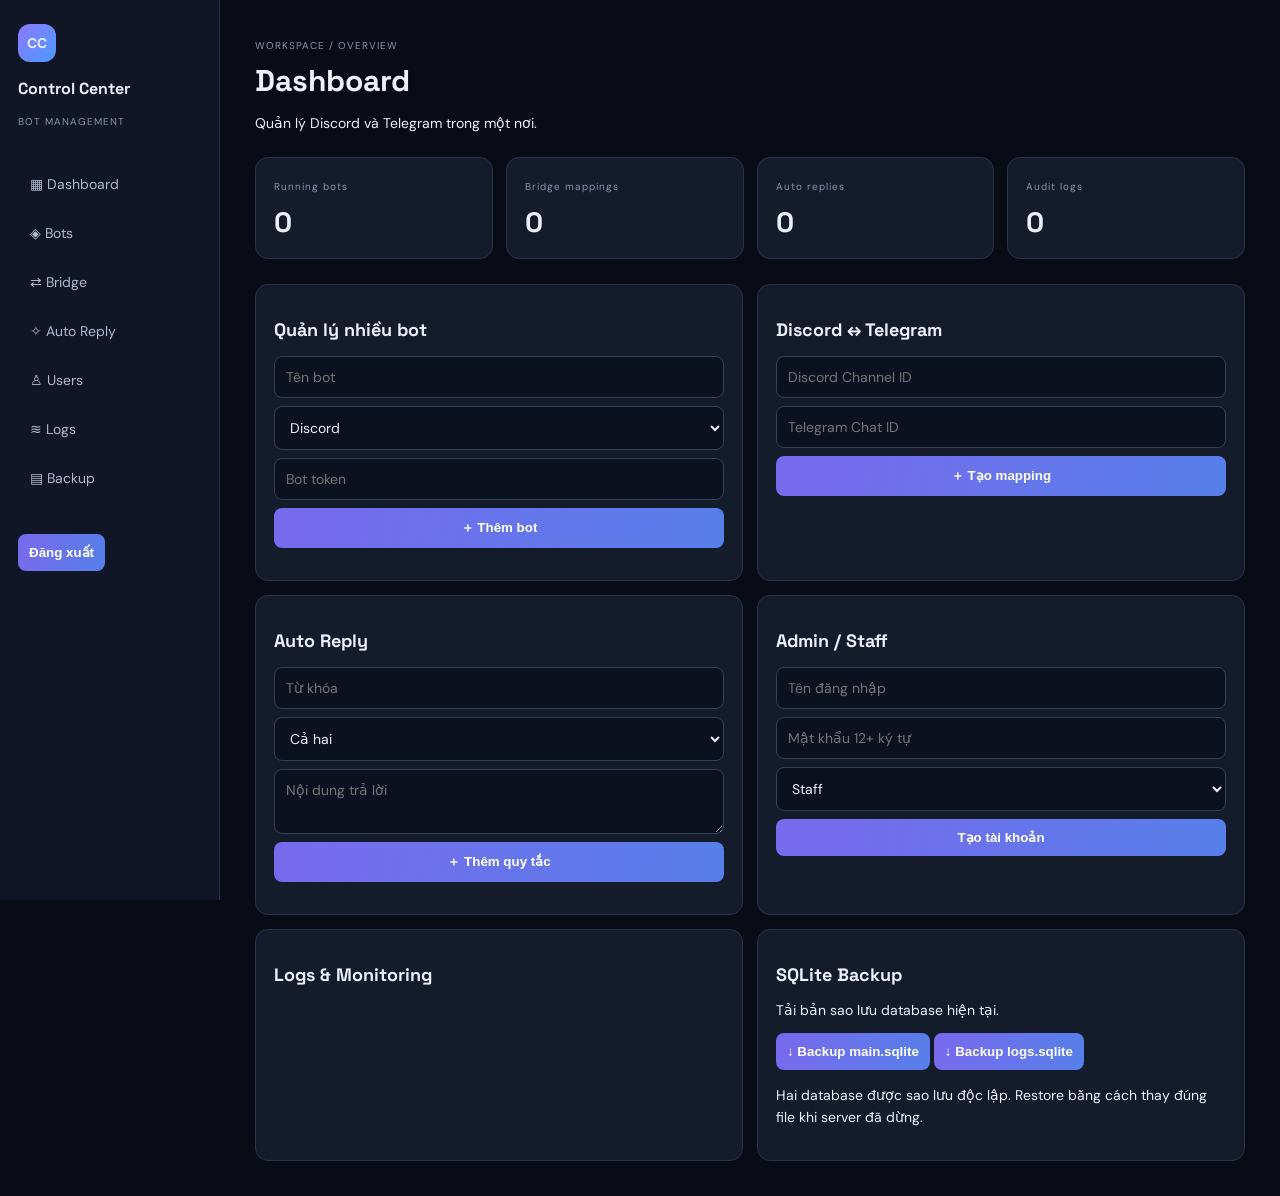
==== index.html @ 08da4bee "Add files via upload" ====
<!doctype html><html lang="vi"><head><meta charset="utf-8"><meta name="viewport" content="width=device-width,initial-scale=1"><title>Discord Telegram Control Center</title><link rel="stylesheet" href="./style.css"></head><body><aside><div class="logo">CC</div><h3>Control Center</h3><p>BOT MANAGEMENT</p><nav><a href="#dash">▦ Dashboard</a><a href="#bots">◈ Bots</a><a href="#bridge">⇄ Bridge</a><a href="#reply">✧ Auto Reply</a><a href="#users">♙ Users</a><a href="#logs">≋ Logs</a><a href="#backup">▤ Backup</a></nav><button onclick="logout()">Đăng xuất</button></aside><main><header><small>WORKSPACE / OVERVIEW</small><h1>Dashboard</h1><p>Quản lý Discord và Telegram trong một nơi.</p></header><section class="stats"><div><small>Running bots</small><b id="nBots">0</b></div><div><small>Bridge mappings</small><b id="nMaps">0</b></div><div><small>Auto replies</small><b id="nReplies">0</b></div><div><small>Audit logs</small><b id="nLogs">0</b></div></section><div class="grid"><article id="bots"><h2>Quản lý nhiều bot</h2><form id="botForm"><input name="name" placeholder="Tên bot" required><select name="platform"><option value="discord">Discord</option><option value="telegram">Telegram</option></select><input name="token" placeholder="Bot token" required><button>＋ Thêm bot</button></form><div id="botList"></div></article><article id="bridge"><h2>Discord ↔ Telegram</h2><form id="mapForm"><input name="discord_id" placeholder="Discord Channel ID" required><input name="telegram_id" placeholder="Telegram Chat ID" required><button>＋ Tạo mapping</button></form><div id="mapList"></div></article><article id="reply"><h2>Auto Reply</h2><form id="replyForm"><input name="trigger" placeholder="Từ khóa" required><select name="platform"><option value="both">Cả hai</option><option value="discord">Discord</option><option value="telegram">Telegram</option></select><textarea name="response" placeholder="Nội dung trả lời" required></textarea><button>＋ Thêm quy tắc</button></form><div id="replyList"></div></article><article id="users"><h2>Admin / Staff</h2><form id="userForm"><input name="username" placeholder="Tên đăng nhập" required><input name="password" type="password" placeholder="Mật khẩu 12+ ký tự" required><select name="role"><option value="staff">Staff</option><option value="admin">Admin</option></select><button>Tạo tài khoản</button></form><div id="userList"></div></article><article id="logs"><h2>Logs & Monitoring</h2><div id="logList"></div></article><article id="backup"><h2>SQLite Backup</h2><p>Tải bản sao lưu database hiện tại.</p><button onclick="backup('main')">↓ Backup main.sqlite</button> <button onclick="backup('logs')">↓ Backup logs.sqlite</button><p class="hint">Hai database được sao lưu độc lập. Restore bằng cách thay đúng file khi server đã dừng.</p></article></div></main><script src="./config.js"></script><script src="./app.js"></script></body></html>
---- style.css ----
@import url('https://fonts.googleapis.com/css2?family=DM+Sans:wght@400;500;700&family=Space+Grotesk:wght@600;700&display=swap');*{box-sizing:border-box}body{margin:0;background:#090c15;color:#edf0fb;font:14px 'DM Sans',sans-serif}aside{position:fixed;inset:0 auto 0 0;width:220px;background:#101626;border-right:1px solid #28334a;padding:24px 18px}aside h3{font:700 16px 'Space Grotesk'}aside p,small{color:#8793ad;font-size:10px;letter-spacing:1px}nav{display:grid;gap:7px;margin:35px 0}nav a{color:#aeb8ce;text-decoration:none;padding:12px;border-radius:8px}nav a:hover{background:#292545;color:#c9beff}main{margin-left:220px;padding:35px;max-width:1500px}h1,h2{font-family:'Space Grotesk'}h1{font-size:30px;margin:8px 0}h2{font-size:18px}.logo{width:38px;height:38px;display:grid;place-items:center;background:linear-gradient(135deg,#8b78ff,#4c9bff);border-radius:12px;font-weight:bold}.stats{display:grid;grid-template-columns:repeat(4,1fr);gap:13px;margin:25px 0}.stats div,article{background:#141c2c;border:1px solid #29344b;border-radius:13px;padding:18px}.stats b{display:block;font:700 28px 'Space Grotesk';margin-top:10px}.grid{display:grid;grid-template-columns:1fr 1fr;gap:14px}form{display:grid;gap:8px;margin:14px 0}input,select,textarea{background:#0b111e;color:#eef1fb;border:1px solid #34405a;border-radius:8px;padding:11px;font:inherit}textarea{min-height:65px}button{background:linear-gradient(100deg,#7969ed,#567fe9);color:white;border:0;border-radius:8px;padding:11px;font-weight:bold;cursor:pointer}article>div>div{padding:9px 2px;border-top:1px solid #283149;color:#c4cce0;font-size:12px;overflow-wrap:anywhere}.hint{line-height:1.6}.login{min-height:100vh;display:grid;place-items:center}.login form{width:min(390px,90vw);background:#141c2c;border:1px solid #29344b;padding:30px;border-radius:16px}.login h1{font-size:27px}.login p{color:#8793ad}.login #err{color:#ff8188}@media(max-width:800px){aside{width:65px;padding:15px 7px}aside h3,aside p,nav a{font-size:0}nav a{padding:12px 3px}aside button{font-size:9px;padding:8px 2px}main{margin-left:65px;padding:20px 12px}.stats{grid-template-columns:1fr 1fr}.grid{grid-template-columns:1fr}}
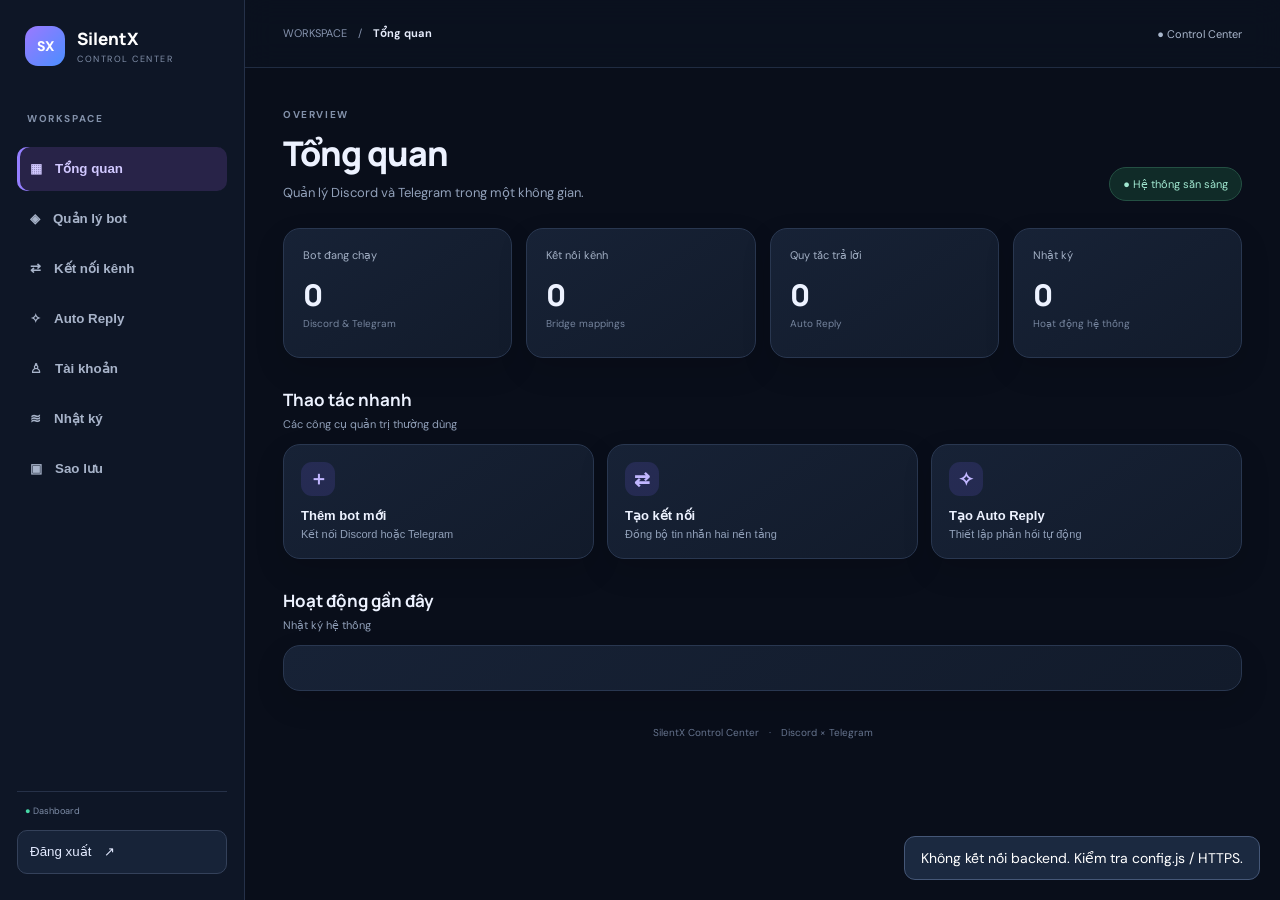
==== commit fb17dd1c: "Add files via upload" ====
--- a/index.html
+++ b/index.html
@@ -1 +1,13 @@
-<!doctype html><html lang="vi"><head><meta charset="utf-8"><meta name="viewport" content="width=device-width,initial-scale=1"><title>Discord Telegram Control Center</title><link rel="stylesheet" href="./style.css"></head><body><aside><div class="logo">CC</div><h3>Control Center</h3><p>BOT MANAGEMENT</p><nav><a href="#dash">▦ Dashboard</a><a href="#bots">◈ Bots</a><a href="#bridge">⇄ Bridge</a><a href="#reply">✧ Auto Reply</a><a href="#users">♙ Users</a><a href="#logs">≋ Logs</a><a href="#backup">▤ Backup</a></nav><button onclick="logout()">Đăng xuất</button></aside><main><header><small>WORKSPACE / OVERVIEW</small><h1>Dashboard</h1><p>Quản lý Discord và Telegram trong một nơi.</p></header><section class="stats"><div><small>Running bots</small><b id="nBots">0</b></div><div><small>Bridge mappings</small><b id="nMaps">0</b></div><div><small>Auto replies</small><b id="nReplies">0</b></div><div><small>Audit logs</small><b id="nLogs">0</b></div></section><div class="grid"><article id="bots"><h2>Quản lý nhiều bot</h2><form id="botForm"><input name="name" placeholder="Tên bot" required><select name="platform"><option value="discord">Discord</option><option value="telegram">Telegram</option></select><input name="token" placeholder="Bot token" required><button>＋ Thêm bot</button></form><div id="botList"></div></article><article id="bridge"><h2>Discord ↔ Telegram</h2><form id="mapForm"><input name="discord_id" placeholder="Discord Channel ID" required><input name="telegram_id" placeholder="Telegram Chat ID" required><button>＋ Tạo mapping</button></form><div id="mapList"></div></article><article id="reply"><h2>Auto Reply</h2><form id="replyForm"><input name="trigger" placeholder="Từ khóa" required><select name="platform"><option value="both">Cả hai</option><option value="discord">Discord</option><option value="telegram">Telegram</option></select><textarea name="response" placeholder="Nội dung trả lời" required></textarea><button>＋ Thêm quy tắc</button></form><div id="replyList"></div></article><article id="users"><h2>Admin / Staff</h2><form id="userForm"><input name="username" placeholder="Tên đăng nhập" required><input name="password" type="password" placeholder="Mật khẩu 12+ ký tự" required><select name="role"><option value="staff">Staff</option><option value="admin">Admin</option></select><button>Tạo tài khoản</button></form><div id="userList"></div></article><article id="logs"><h2>Logs & Monitoring</h2><div id="logList"></div></article><article id="backup"><h2>SQLite Backup</h2><p>Tải bản sao lưu database hiện tại.</p><button onclick="backup('main')">↓ Backup main.sqlite</button> <button onclick="backup('logs')">↓ Backup logs.sqlite</button><p class="hint">Hai database được sao lưu độc lập. Restore bằng cách thay đúng file khi server đã dừng.</p></article></div></main><script src="./config.js"></script><script src="./app.js"></script></body></html>+<!doctype html>
+<html lang="vi"><head><meta charset="utf-8"><meta name="viewport" content="width=device-width,initial-scale=1,viewport-fit=cover"><meta name="theme-color" content="#0b1020"><title>SilentX Control Center</title><link rel="stylesheet" href="./style.css"></head>
+<body><aside class="sidebar" id="sidebar"><a class="brand"><b class="logo">SX</b><span><strong>SilentX</strong><small>CONTROL CENTER</small></span></a><p class="label">WORKSPACE</p><nav>
+<button class="nav active" data-page="dashboard">▦　Tổng quan</button><button class="nav" data-page="bots">◈　Quản lý bot</button><button class="nav" data-page="bridge">⇄　Kết nối kênh</button><button class="nav" data-page="replies">✧　Auto Reply</button><button class="nav" id="usersNav" data-page="users">♙　Tài khoản</button><button class="nav" data-page="logs">≋　Nhật ký</button><button class="nav" data-page="backup">▣　Sao lưu</button></nav><div class="sidebottom"><small>● Dashboard</small><button class="logout" onclick="logout()">Đăng xuất　↗</button></div></aside>
+<main><header><button id="menu">☰</button><span>WORKSPACE　/　<b id="crumb">Tổng quan</b></span><span class="online">● Control Center</span></header><div class="content">
+<section id="dashboard" class="page active"><div class="heading"><div><small>OVERVIEW</small><h1>Tổng quan</h1><p>Quản lý Discord và Telegram trong một không gian.</p></div><span class="pill">● Hệ thống sẵn sàng</span></div><div class="stats"><article><small>Bot đang chạy</small><strong id="nBots">0</strong><label>Discord & Telegram</label></article><article><small>Kết nối kênh</small><strong id="nMaps">0</strong><label>Bridge mappings</label></article><article><small>Quy tắc trả lời</small><strong id="nReplies">0</strong><label>Auto Reply</label></article><article><small>Nhật ký</small><strong id="nLogs">0</strong><label>Hoạt động hệ thống</label></article></div><div class="sectiontitle"><h2>Thao tác nhanh</h2><p>Các công cụ quản trị thường dùng</p></div><div class="quick"><button data-jump="bots"><b>＋</b><strong>Thêm bot mới</strong><small>Kết nối Discord hoặc Telegram</small></button><button data-jump="bridge"><b>⇄</b><strong>Tạo kết nối</strong><small>Đồng bộ tin nhắn hai nền tảng</small></button><button data-jump="replies"><b>✧</b><strong>Tạo Auto Reply</strong><small>Thiết lập phản hồi tự động</small></button></div><div class="sectiontitle"><h2>Hoạt động gần đây</h2><p>Nhật ký hệ thống</p></div><div class="panel" id="logPreview"></div></section>
+<section id="bots" class="page"><div class="heading"><div><small>BOT MANAGEMENT</small><h1>Quản lý bot</h1><p>Thêm và quản lý các bot đang kết nối.</p></div></div><div class="panel"><h2>Thêm bot</h2><form id="botForm" class="form"><label>Tên bot<input name="name" placeholder="Tên bot" required></label><label>Nền tảng<select name="platform"><option value="discord">Discord</option><option value="telegram">Telegram</option></select></label><label class="wide">Bot token<input name="token" type="password" placeholder="Nhập token bot" required></label><button class="primary">＋ Thêm bot</button></form></div><div class="sectiontitle"><h2>Danh sách bot</h2></div><div class="panel list" id="botList"></div></section>
+<section id="bridge" class="page"><div class="heading"><div><small>MESSAGE BRIDGE</small><h1>Kết nối kênh</h1><p>Tạo cầu nối Discord và Telegram.</p></div></div><div class="panel"><h2>Tạo kết nối mới</h2><form id="mapForm" class="form"><label>Discord Channel ID<input name="discord_id" placeholder="ID kênh Discord" required></label><label>Telegram Chat ID<input name="telegram_id" placeholder="ID nhóm Telegram" required></label><button class="primary">＋ Tạo kết nối</button></form></div><div class="sectiontitle"><h2>Các kết nối hiện tại</h2></div><div class="panel list" id="mapList"></div></section>
+<section id="replies" class="page"><div class="heading"><div><small>AUTOMATION</small><h1>Auto Reply</h1><p>Tự động phản hồi tin nhắn theo từ khóa.</p></div></div><div class="panel"><h2>Tạo quy tắc</h2><form id="replyForm" class="form"><label>Từ khóa<input name="trigger" placeholder="Ví dụ: xin chào" required></label><label>Áp dụng trên<select name="platform"><option value="both">Cả hai</option><option value="discord">Discord</option><option value="telegram">Telegram</option></select></label><label class="wide">Nội dung trả lời<textarea name="response" rows="4" placeholder="Nội dung phản hồi" required></textarea></label><button class="primary">＋ Thêm quy tắc</button></form></div><div class="sectiontitle"><h2>Quy tắc đã tạo</h2></div><div class="panel list" id="replyList"></div></section>
+<section id="users" class="page"><div class="heading"><div><small>ACCESS CONTROL</small><h1>Tài khoản</h1><p>Quản lý quyền Admin và Staff.</p></div></div><div class="panel"><h2>Tạo tài khoản</h2><form id="userForm" class="form"><label>Tên đăng nhập<input name="username" required></label><label>Mật khẩu<input name="password" type="password" minlength="12" required></label><label>Vai trò<select name="role"><option value="staff">Staff</option><option value="admin">Admin</option></select></label><button class="primary">＋ Tạo tài khoản</button></form></div><div class="sectiontitle"><h2>Người dùng</h2></div><div class="panel list" id="userList"></div></section>
+<section id="logs" class="page"><div class="heading"><div><small>SYSTEM ACTIVITY</small><h1>Nhật ký hoạt động</h1><p>Theo dõi sự kiện từ backend và bot.</p></div><button class="secondary" onclick="load()">↻ Làm mới</button></div><div class="panel list" id="logList"></div></section>
+<section id="backup" class="page"><div class="heading"><div><small>DATA & RECOVERY</small><h1>Sao lưu dữ liệu</h1><p>Tải bản sao lưu riêng cho từng database.</p></div></div><div class="backups"><article class="panel"><b class="backupicon">▤</b><h2>Dữ liệu chính</h2><p>Người dùng, bot, mapping và Auto Reply.</p><button class="primary" onclick="backup('main')">↓ Backup main.sqlite</button></article><article class="panel"><b class="backupicon">≋</b><h2>Nhật ký hệ thống</h2><p>Lịch sử hoạt động và sự kiện hệ thống.</p><button class="primary" onclick="backup('logs')">↓ Backup logs.sqlite</button></article></div><div class="notice">Giữ bản sao lưu ở nơi an toàn. Không tải database hoặc khóa bí mật lên repository công khai.</div></section>
+<footer>SilentX Control Center　·　Discord × Telegram</footer></div></main><div id="scrim"></div><div id="toast"></div><script src="./config.js"></script><script src="./app.js"></script></body></html>
--- a/style.css
+++ b/style.css
@@ -1 +1,5 @@
-@import url('https://fonts.googleapis.com/css2?family=DM+Sans:wght@400;500;700&family=Space+Grotesk:wght@600;700&display=swap');*{box-sizing:border-box}body{margin:0;background:#090c15;color:#edf0fb;font:14px 'DM Sans',sans-serif}aside{position:fixed;inset:0 auto 0 0;width:220px;background:#101626;border-right:1px solid #28334a;padding:24px 18px}aside h3{font:700 16px 'Space Grotesk'}aside p,small{color:#8793ad;font-size:10px;letter-spacing:1px}nav{display:grid;gap:7px;margin:35px 0}nav a{color:#aeb8ce;text-decoration:none;padding:12px;border-radius:8px}nav a:hover{background:#292545;color:#c9beff}main{margin-left:220px;padding:35px;max-width:1500px}h1,h2{font-family:'Space Grotesk'}h1{font-size:30px;margin:8px 0}h2{font-size:18px}.logo{width:38px;height:38px;display:grid;place-items:center;background:linear-gradient(135deg,#8b78ff,#4c9bff);border-radius:12px;font-weight:bold}.stats{display:grid;grid-template-columns:repeat(4,1fr);gap:13px;margin:25px 0}.stats div,article{background:#141c2c;border:1px solid #29344b;border-radius:13px;padding:18px}.stats b{display:block;font:700 28px 'Space Grotesk';margin-top:10px}.grid{display:grid;grid-template-columns:1fr 1fr;gap:14px}form{display:grid;gap:8px;margin:14px 0}input,select,textarea{background:#0b111e;color:#eef1fb;border:1px solid #34405a;border-radius:8px;padding:11px;font:inherit}textarea{min-height:65px}button{background:linear-gradient(100deg,#7969ed,#567fe9);color:white;border:0;border-radius:8px;padding:11px;font-weight:bold;cursor:pointer}article>div>div{padding:9px 2px;border-top:1px solid #283149;color:#c4cce0;font-size:12px;overflow-wrap:anywhere}.hint{line-height:1.6}.login{min-height:100vh;display:grid;place-items:center}.login form{width:min(390px,90vw);background:#141c2c;border:1px solid #29344b;padding:30px;border-radius:16px}.login h1{font-size:27px}.login p{color:#8793ad}.login #err{color:#ff8188}@media(max-width:800px){aside{width:65px;padding:15px 7px}aside h3,aside p,nav a{font-size:0}nav a{padding:12px 3px}aside button{font-size:9px;padding:8px 2px}main{margin-left:65px;padding:20px 12px}.stats{grid-template-columns:1fr 1fr}.grid{grid-template-columns:1fr}}+@import url('https://fonts.googleapis.com/css2?family=DM+Sans:wght@400;500;600;700;800&family=Manrope:wght@500;600;700;800&display=swap');
+:root{--bg:#090e1a;--panel:#131d2e;--line:#293750;--text:#edf2ff;--muted:#91a0b9;--purple:#8d7aff;--blue:#559cff}*{box-sizing:border-box}body{margin:0;background:var(--bg);color:var(--text);font:14px 'DM Sans',sans-serif}.sidebar{position:fixed;inset:0 auto 0 0;width:245px;padding:26px 17px;background:#0e1626;border-right:1px solid #253149;display:flex;flex-direction:column;z-index:5}.brand{display:flex;align-items:center;gap:12px;color:white;text-decoration:none;padding:0 8px 36px}.logo{display:grid;place-items:center;width:40px;height:40px;border-radius:13px;background:linear-gradient(135deg,#9b79ff,#4b8eff);font-weight:800}.brand strong,.brand small{display:block}.brand strong{font:800 17px Manrope}.brand small{font-size:9px;letter-spacing:1.5px;color:#8290aa;margin-top:3px}.label,.heading small{font-size:10px;letter-spacing:1.6px;color:#8391aa;font-weight:700}.label{padding:0 10px 12px}nav{display:grid;gap:6px}.nav{border:0;border-radius:10px;background:none;color:#a8b4ca;text-align:left;padding:13px;font-weight:600}.nav:hover,.nav.active{background:#282348;color:#d1c8ff}.nav.active{box-shadow:inset 3px 0 #947fff}.sidebottom{margin-top:auto;color:#7e8da7;font-size:11px}.sidebottom small{display:block;padding:13px 8px;border-top:1px solid #263148}.sidebottom small:first-letter{color:#47d9a7}.logout{width:100%;padding:12px;border:1px solid #34415a;border-radius:10px;background:#172338;color:#e3eaff;text-align:left}main{margin-left:245px;min-height:100vh}header{height:68px;position:sticky;top:0;z-index:3;background:#0b1220ed;backdrop-filter:blur(14px);border-bottom:1px solid #202c42;display:flex;align-items:center;justify-content:space-between;padding:0 38px;color:#8593ad;font-size:11px}header b{color:#e5ebfa}.online{color:#aab8cd}.content{max-width:1400px;margin:auto;padding:36px 38px 20px}.page{display:none}.page.active{display:block;animation:fade .2s}@keyframes fade{from{opacity:.5;transform:translateY(4px)}to{opacity:1;transform:none}}.heading{display:flex;align-items:flex-end;justify-content:space-between;gap:15px;margin-bottom:27px}.heading h1{font:800 clamp(26px,3vw,34px) Manrope;letter-spacing:-1px;margin:8px 0}.heading p,.sectiontitle p{margin:0;color:var(--muted);font-size:13px}.pill{border:1px solid #245043;background:#102b28;color:#a0e7d0;border-radius:30px;padding:9px 13px;font-size:11px;white-space:nowrap}.stats{display:grid;grid-template-columns:repeat(4,1fr);gap:14px}.stats article,.panel,.quick button{background:linear-gradient(145deg,#172236,#121b2b);border:1px solid var(--line);border-radius:17px;box-shadow:0 12px 30px #0002}.stats article{padding:19px;min-height:130px}.stats small,.stats label{display:block;color:#a2afc4;font-size:11px}.stats strong{display:block;font:800 30px Manrope;margin:12px 0 2px}.stats label{color:#75849d;font-size:10px}.sectiontitle{margin:30px 0 13px}.sectiontitle h2,.panel h2{font:700 17px Manrope;margin:0 0 6px}.sectiontitle p{font-size:11px}.quick{display:grid;grid-template-columns:repeat(3,1fr);gap:13px}.quick button{text-align:left;padding:17px;color:var(--text);min-height:115px}.quick button:hover{border-color:#6875a0;transform:translateY(-2px)}.quick b{display:grid;place-items:center;width:34px;height:34px;border-radius:11px;background:#7866ff26;color:#c1b6ff;font-size:19px;margin-bottom:12px}.quick strong,.quick small{display:block}.quick strong{font-size:13px}.quick small{color:var(--muted);font-size:11px;margin-top:5px}.panel{padding:22px}.form{display:grid;grid-template-columns:repeat(2,minmax(0,1fr));gap:15px;margin-top:20px}.form label{display:grid;gap:8px;color:#aebbd0;font-size:11px;font-weight:700}.form input,.form select,.form textarea{width:100%;border:1px solid #35425b;background:#0b1322;color:#eef3ff;border-radius:10px;padding:12px;outline:0;font:inherit;min-height:44px}.form input:focus,.form select:focus,.form textarea:focus{border-color:#8d7aff;box-shadow:0 0 0 3px #8d7aff20}.form textarea{resize:vertical}.form .wide{grid-column:1/-1}.primary,.secondary{border:0;border-radius:10px;padding:12px 16px;background:linear-gradient(100deg,#8067ef,#4b92f5);color:white;font-weight:700}.form .primary{justify-self:start}.secondary{background:#1c2a40;border:1px solid #394963}.list{display:grid;gap:10px}.list>div:not(.empty){padding:14px;background:#0c1525;border:1px solid #293750;border-radius:11px;line-height:1.7;color:#cbd6e9;font-size:12px}.list button{border:1px solid #40506b;background:#1b2940;color:white;border-radius:8px;padding:7px 10px;margin:7px 6px 0 0}.backups{display:grid;grid-template-columns:repeat(2,1fr);gap:15px}.backupicon{display:grid;place-items:center;width:42px;height:42px;border-radius:12px;background:#7968ff25;color:#c4baff;font-size:20px;margin-bottom:17px}.backups p{color:var(--muted);font-size:12px;line-height:1.6;margin:10px 0 20px}.notice{margin-top:16px;padding:16px;background:#191d34;border:1px solid #38345e;border-radius:13px;color:#b9b5df;font-size:12px;line-height:1.6}.empty{min-height:125px;display:grid;place-content:center;text-align:center;color:#93a0b6;gap:7px}.empty b{color:#d9e2f4}footer{text-align:center;color:#66748e;font-size:10px;padding:35px 0 10px}#menu{display:none}#scrim{display:none}#toast{position:fixed;z-index:20;bottom:20px;right:20px;background:#1b2940;border:1px solid #455777;color:white;padding:12px 16px;border-radius:11px;opacity:0;pointer-events:none;transition:.2s}#toast.show{opacity:1}
+@media(max-width:950px){.sidebar{width:215px}main{margin-left:215px}.content{padding:28px 23px}header{padding:0 23px}.stats{grid-template-columns:repeat(2,1fr)}}
+@media(max-width:650px){.sidebar{width:270px;transform:translateX(-110%);transition:.25s;box-shadow:20px 0 50px #0008}.sidebar.open{transform:translateX(0)}main{margin:0}header{height:59px;padding:0 15px;justify-content:flex-start;gap:12px}#menu{display:block;border:1px solid #34415a;background:#172338;color:white;border-radius:9px;padding:8px 11px}.online{margin-left:auto;font-size:10px}.content{padding:24px 15px}.heading{align-items:flex-start;flex-direction:column;margin-bottom:20px}.heading h1{font-size:27px}.heading p{font-size:12px;line-height:1.5}.stats{gap:9px}.stats article{padding:14px;min-height:112px;border-radius:14px}.stats strong{font-size:26px}.quick{grid-template-columns:1fr;gap:9px}.quick button{min-height:88px;padding:14px}.quick b{float:left;margin:0 12px 0 0}.quick strong{padding-top:2px}.quick small{padding-top:4px}.panel{padding:16px;border-radius:14px}.form{grid-template-columns:1fr;gap:13px}.form .wide{grid-column:auto}.form .primary{width:100%}.backups{grid-template-columns:1fr}.pill{font-size:10px}#scrim.show{display:block;position:fixed;inset:0;background:#0009;z-index:4}#toast{left:12px;right:12px;bottom:12px;text-align:center}}
+.loginpage{min-height:100vh;display:grid;place-items:center;padding:20px;background:radial-gradient(ellipse at top,#292454,#090e1a 70%)}.loginbox{width:min(100%,420px);padding:34px;background:#131d2e;border:1px solid #30405c;border-radius:22px;box-shadow:0 25px 80px #0008}.loginbox>.logo{display:grid;place-items:center;width:45px;height:45px;border-radius:14px;background:linear-gradient(135deg,#9b79ff,#4b8eff);margin-bottom:18px}.loginbox>small{color:#91a0b9;letter-spacing:2px}.loginbox h1{font:800 27px Manrope;margin:18px 0 6px}.loginbox p{color:#91a0b9;font-size:12px;margin-bottom:25px}.loginbox form{display:grid;gap:15px}.loginbox label{display:grid;gap:8px;color:#b6c2d6;font-size:12px}.loginbox input{padding:13px;border:1px solid #35425b;background:#0b1322;color:white;border-radius:10px}.loginbox #err{color:#ff9e9e;font-size:12px;min-height:15px}
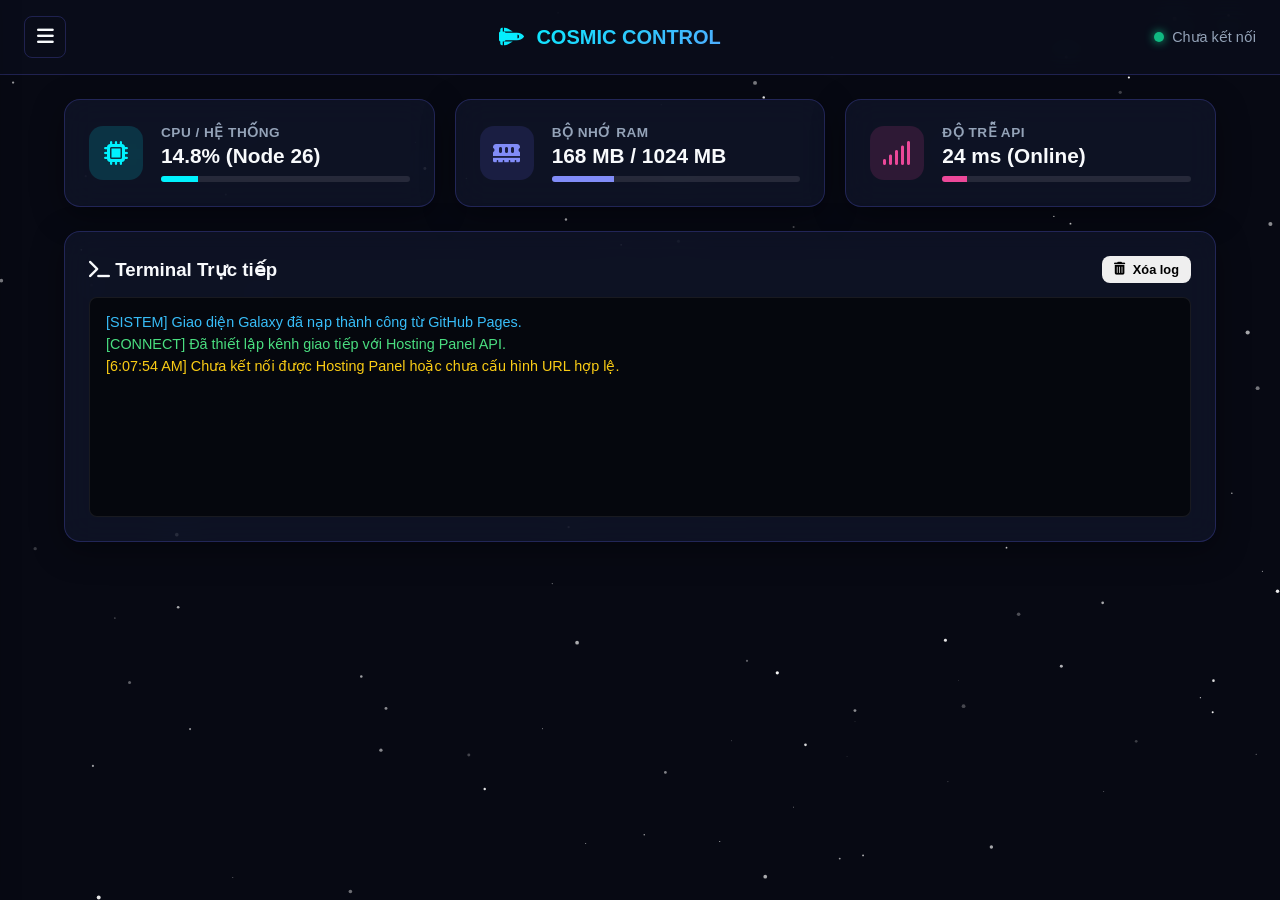
==== commit bd1e837e: "Add files via upload" ====
--- a/index.html
+++ b/index.html
@@ -1,13 +1,217 @@
-<!doctype html>
-<html lang="vi"><head><meta charset="utf-8"><meta name="viewport" content="width=device-width,initial-scale=1,viewport-fit=cover"><meta name="theme-color" content="#0b1020"><title>SilentX Control Center</title><link rel="stylesheet" href="./style.css"></head>
-<body><aside class="sidebar" id="sidebar"><a class="brand"><b class="logo">SX</b><span><strong>SilentX</strong><small>CONTROL CENTER</small></span></a><p class="label">WORKSPACE</p><nav>
-<button class="nav active" data-page="dashboard">▦　Tổng quan</button><button class="nav" data-page="bots">◈　Quản lý bot</button><button class="nav" data-page="bridge">⇄　Kết nối kênh</button><button class="nav" data-page="replies">✧　Auto Reply</button><button class="nav" id="usersNav" data-page="users">♙　Tài khoản</button><button class="nav" data-page="logs">≋　Nhật ký</button><button class="nav" data-page="backup">▣　Sao lưu</button></nav><div class="sidebottom"><small>● Dashboard</small><button class="logout" onclick="logout()">Đăng xuất　↗</button></div></aside>
-<main><header><button id="menu">☰</button><span>WORKSPACE　/　<b id="crumb">Tổng quan</b></span><span class="online">● Control Center</span></header><div class="content">
-<section id="dashboard" class="page active"><div class="heading"><div><small>OVERVIEW</small><h1>Tổng quan</h1><p>Quản lý Discord và Telegram trong một không gian.</p></div><span class="pill">● Hệ thống sẵn sàng</span></div><div class="stats"><article><small>Bot đang chạy</small><strong id="nBots">0</strong><label>Discord & Telegram</label></article><article><small>Kết nối kênh</small><strong id="nMaps">0</strong><label>Bridge mappings</label></article><article><small>Quy tắc trả lời</small><strong id="nReplies">0</strong><label>Auto Reply</label></article><article><small>Nhật ký</small><strong id="nLogs">0</strong><label>Hoạt động hệ thống</label></article></div><div class="sectiontitle"><h2>Thao tác nhanh</h2><p>Các công cụ quản trị thường dùng</p></div><div class="quick"><button data-jump="bots"><b>＋</b><strong>Thêm bot mới</strong><small>Kết nối Discord hoặc Telegram</small></button><button data-jump="bridge"><b>⇄</b><strong>Tạo kết nối</strong><small>Đồng bộ tin nhắn hai nền tảng</small></button><button data-jump="replies"><b>✧</b><strong>Tạo Auto Reply</strong><small>Thiết lập phản hồi tự động</small></button></div><div class="sectiontitle"><h2>Hoạt động gần đây</h2><p>Nhật ký hệ thống</p></div><div class="panel" id="logPreview"></div></section>
-<section id="bots" class="page"><div class="heading"><div><small>BOT MANAGEMENT</small><h1>Quản lý bot</h1><p>Thêm và quản lý các bot đang kết nối.</p></div></div><div class="panel"><h2>Thêm bot</h2><form id="botForm" class="form"><label>Tên bot<input name="name" placeholder="Tên bot" required></label><label>Nền tảng<select name="platform"><option value="discord">Discord</option><option value="telegram">Telegram</option></select></label><label class="wide">Bot token<input name="token" type="password" placeholder="Nhập token bot" required></label><button class="primary">＋ Thêm bot</button></form></div><div class="sectiontitle"><h2>Danh sách bot</h2></div><div class="panel list" id="botList"></div></section>
-<section id="bridge" class="page"><div class="heading"><div><small>MESSAGE BRIDGE</small><h1>Kết nối kênh</h1><p>Tạo cầu nối Discord và Telegram.</p></div></div><div class="panel"><h2>Tạo kết nối mới</h2><form id="mapForm" class="form"><label>Discord Channel ID<input name="discord_id" placeholder="ID kênh Discord" required></label><label>Telegram Chat ID<input name="telegram_id" placeholder="ID nhóm Telegram" required></label><button class="primary">＋ Tạo kết nối</button></form></div><div class="sectiontitle"><h2>Các kết nối hiện tại</h2></div><div class="panel list" id="mapList"></div></section>
-<section id="replies" class="page"><div class="heading"><div><small>AUTOMATION</small><h1>Auto Reply</h1><p>Tự động phản hồi tin nhắn theo từ khóa.</p></div></div><div class="panel"><h2>Tạo quy tắc</h2><form id="replyForm" class="form"><label>Từ khóa<input name="trigger" placeholder="Ví dụ: xin chào" required></label><label>Áp dụng trên<select name="platform"><option value="both">Cả hai</option><option value="discord">Discord</option><option value="telegram">Telegram</option></select></label><label class="wide">Nội dung trả lời<textarea name="response" rows="4" placeholder="Nội dung phản hồi" required></textarea></label><button class="primary">＋ Thêm quy tắc</button></form></div><div class="sectiontitle"><h2>Quy tắc đã tạo</h2></div><div class="panel list" id="replyList"></div></section>
-<section id="users" class="page"><div class="heading"><div><small>ACCESS CONTROL</small><h1>Tài khoản</h1><p>Quản lý quyền Admin và Staff.</p></div></div><div class="panel"><h2>Tạo tài khoản</h2><form id="userForm" class="form"><label>Tên đăng nhập<input name="username" required></label><label>Mật khẩu<input name="password" type="password" minlength="12" required></label><label>Vai trò<select name="role"><option value="staff">Staff</option><option value="admin">Admin</option></select></label><button class="primary">＋ Tạo tài khoản</button></form></div><div class="sectiontitle"><h2>Người dùng</h2></div><div class="panel list" id="userList"></div></section>
-<section id="logs" class="page"><div class="heading"><div><small>SYSTEM ACTIVITY</small><h1>Nhật ký hoạt động</h1><p>Theo dõi sự kiện từ backend và bot.</p></div><button class="secondary" onclick="load()">↻ Làm mới</button></div><div class="panel list" id="logList"></div></section>
-<section id="backup" class="page"><div class="heading"><div><small>DATA & RECOVERY</small><h1>Sao lưu dữ liệu</h1><p>Tải bản sao lưu riêng cho từng database.</p></div></div><div class="backups"><article class="panel"><b class="backupicon">▤</b><h2>Dữ liệu chính</h2><p>Người dùng, bot, mapping và Auto Reply.</p><button class="primary" onclick="backup('main')">↓ Backup main.sqlite</button></article><article class="panel"><b class="backupicon">≋</b><h2>Nhật ký hệ thống</h2><p>Lịch sử hoạt động và sự kiện hệ thống.</p><button class="primary" onclick="backup('logs')">↓ Backup logs.sqlite</button></article></div><div class="notice">Giữ bản sao lưu ở nơi an toàn. Không tải database hoặc khóa bí mật lên repository công khai.</div></section>
-<footer>SilentX Control Center　·　Discord × Telegram</footer></div></main><div id="scrim"></div><div id="toast"></div><script src="./config.js"></script><script src="./app.js"></script></body></html>+<!DOCTYPE html>
+<html lang="vi">
+<head>
+  <meta charset="UTF-8">
+  <meta name="viewport" content="width=device-width, initial-scale=1.0">
+  <title>Cosmic Control Center - Client Portal</title>
+  <link rel="stylesheet" href="style.css">
+  <link rel="stylesheet" href="https://cdnjs.cloudflare.com/ajax/libs/font-awesome/6.5.1/css/all.min.css">
+</head>
+<body>
+  <canvas id="galaxy-bg"></canvas>
+
+  <div class="app-layout">
+    <!-- Nút mở Menu 3 gạch trên Mobile/Desktop -->
+    <header class="topbar">
+      <button id="menu-btn" class="icon-btn" aria-label="Menu">
+        <i class="fa-solid fa-bars"></i>
+      </button>
+      <div class="logo">
+        <i class="fa-solid fa-shuttle-space"></i>
+        <span>COSMIC CONTROL</span>
+      </div>
+      <div class="user-status">
+        <span class="status-dot"></span>
+        <span id="user-display">Chưa kết nối</span>
+      </div>
+    </header>
+
+    <!-- Sidebar Menu 3 gạch trượt mượt mà -->
+    <aside id="sidebar" class="sidebar">
+      <div class="sidebar-header">
+        <div class="brand">
+          <i class="fa-solid fa-meteor"></i>
+          <span>SILENTX SUITE</span>
+        </div>
+        <button id="close-sidebar-btn" class="icon-btn close-btn">
+          <i class="fa-solid fa-xmark"></i>
+        </button>
+      </div>
+
+      <nav class="sidebar-nav">
+        <button class="nav-tab active" data-tab="tab-overview">
+          <i class="fa-solid fa-gauge-high"></i>
+          <span>Tổng quan Panel</span>
+        </button>
+        <button class="nav-tab" data-tab="tab-bots">
+          <i class="fa-brands fa-discord"></i>
+          <span>Quản lý Bot Core</span>
+        </button>
+        <button class="nav-tab" data-tab="tab-database">
+          <i class="fa-solid fa-database"></i>
+          <span>SQLite Database</span>
+        </button>
+        <button class="nav-tab" data-tab="tab-settings">
+          <i class="fa-solid fa-sliders"></i>
+          <span>Cấu hình Kết nối</span>
+        </button>
+      </nav>
+
+      <div class="sidebar-footer">
+        <a href="login.html" class="logout-link">
+          <i class="fa-solid fa-arrow-right-from-bracket"></i> Đăng xuất
+        </a>
+      </div>
+    </aside>
+
+    <div id="sidebar-overlay" class="overlay"></div>
+
+    <!-- Nội dung chính chia theo Tab -->
+    <main class="main-content">
+      <!-- TAB 1: TỔNG QUAN -->
+      <section id="tab-overview" class="tab-pane active">
+        <div class="grid-cards">
+          <div class="glass-card stat-card">
+            <div class="card-icon cyan"><i class="fa-solid fa-microchip"></i></div>
+            <div class="card-info">
+              <h3>CPU / Hệ thống</h3>
+              <p id="stat-cpu">14.8% (Node 26)</p>
+              <div class="progress-bar"><div class="fill" style="width: 15%"></div></div>
+            </div>
+          </div>
+          <div class="glass-card stat-card">
+            <div class="card-icon purple"><i class="fa-solid fa-memory"></i></div>
+            <div class="card-info">
+              <h3>Bộ nhớ RAM</h3>
+              <p id="stat-ram">168 MB / 1024 MB</p>
+              <div class="progress-bar"><div class="fill purple-fill" style="width: 25%"></div></div>
+            </div>
+          </div>
+          <div class="glass-card stat-card">
+            <div class="card-icon pink"><i class="fa-solid fa-signal"></i></div>
+            <div class="card-info">
+              <h3>Độ trễ API</h3>
+              <p id="stat-ping">24 ms (Online)</p>
+              <div class="progress-bar"><div class="fill pink-fill" style="width: 10%"></div></div>
+            </div>
+          </div>
+        </div>
+
+        <div class="glass-card live-console">
+          <div class="card-header">
+            <h3><i class="fa-solid fa-terminal"></i> Terminal Trực tiếp</h3>
+            <button class="btn btn-sm" id="btn-clear-logs"><i class="fa-solid fa-trash-can"></i> Xóa log</button>
+          </div>
+          <div class="terminal-body" id="terminal-logs">
+            <div class="log-line info">[SISTEM] Giao diện Galaxy đã nạp thành công từ GitHub Pages.</div>
+            <div class="log-line success">[CONNECT] Đã thiết lập kênh giao tiếp với Hosting Panel API.</div>
+          </div>
+        </div>
+      </section>
+
+      <!-- TAB 2: QUẢN LÝ BOT -->
+      <section id="tab-bots" class="tab-pane">
+        <div class="grid-two">
+          <div class="glass-card bot-card">
+            <div class="card-header">
+              <div class="bot-title">
+                <i class="fa-brands fa-discord discord-color"></i>
+                <h3>Discord Gateway Core</h3>
+              </div>
+              <span class="badge online" id="badge-discord">Đang chạy</span>
+            </div>
+            <p class="bot-desc">Hỗ trợ song song Slash Commands và Prefix Commands, kiến trúc module sạch.</p>
+            <div class="btn-group">
+              <button class="btn btn-success" id="btn-start-discord"><i class="fa-solid fa-play"></i> Bật Bot</button>
+              <button class="btn btn-danger" id="btn-stop-discord"><i class="fa-solid fa-stop"></i> Dừng</button>
+              <button class="btn btn-secondary" id="btn-restart-discord"><i class="fa-solid fa-rotate-right"></i> Khởi động lại</button>
+            </div>
+          </div>
+
+          <div class="glass-card bot-card">
+            <div class="card-header">
+              <div class="bot-title">
+                <i class="fa-brands fa-telegram telegram-color"></i>
+                <h3>Telegram Bot Polling</h3>
+              </div>
+              <span class="badge online" id="badge-telegram">Đang chạy</span>
+            </div>
+            <p class="bot-desc">Bộ xử lý tin nhắn, tích hợp Webhook và Auto Responder bảo mật.</p>
+            <div class="btn-group">
+              <button class="btn btn-success" id="btn-start-telegram"><i class="fa-solid fa-play"></i> Bật Bot</button>
+              <button class="btn btn-danger" id="btn-stop-telegram"><i class="fa-solid fa-stop"></i> Dừng</button>
+              <button class="btn btn-secondary" id="btn-restart-telegram"><i class="fa-solid fa-rotate-right"></i> Khởi động lại</button>
+            </div>
+          </div>
+        </div>
+      </section>
+
+      <!-- TAB 3: SQLITE DATABASE -->
+      <section id="tab-database" class="tab-pane">
+        <div class="glass-card">
+          <div class="card-header">
+            <h3><i class="fa-solid fa-table"></i> Quản lý SQLite Database</h3>
+            <button class="btn btn-primary btn-sm" id="btn-backup-db">
+              <i class="fa-solid fa-floppy-disk"></i> Tạo bản sao lưu .sqlite
+            </button>
+          </div>
+          <div class="table-responsive">
+            <table class="glass-table">
+              <thead>
+                <tr>
+                  <th>Tên bảng</th>
+                  <th>Số bản ghi</th>
+                  <th>Kích thước</th>
+                  <th>Cập nhật cuối</th>
+                </tr>
+              </thead>
+              <tbody id="db-table-body">
+                <tr>
+                  <td><code>users</code></td>
+                  <td>12</td>
+                  <td>16 KB</td>
+                  <td>Vừa xong</td>
+                </tr>
+                <tr>
+                  <td><code>bot_configs</code></td>
+                  <td>2</td>
+                  <td>8 KB</td>
+                  <td>2 phút trước</td>
+                </tr>
+                <tr>
+                  <td><code>activity_logs</code></td>
+                  <td>348</td>
+                  <td>64 KB</td>
+                  <td>Trực tiếp</td>
+                </tr>
+              </tbody>
+            </table>
+          </div>
+        </div>
+      </section>
+
+      <!-- TAB 4: CẤU HÌNH -->
+      <section id="tab-settings" class="tab-pane">
+        <div class="glass-card form-card">
+          <h3><i class="fa-solid fa-link"></i> Cấu hình Địa chỉ Hosting Panel (Backend API)</h3>
+          <p class="subtitle">Nhập tên miền hoặc IP của Hosting Panel nơi đang treo backend Node.js.</p>
+          <div class="form-group">
+            <label>API Base URL:</label>
+            <input type="text" id="api-url-input" placeholder="https://api.yourdomain.com hoặc http://ip:port">
+          </div>
+          <div class="form-group">
+            <label>Master Secret Token:</label>
+            <input type="password" id="api-key-input" placeholder="Nhập API Token đã đặt trong .env">
+          </div>
+          <button class="btn btn-primary" id="btn-save-settings">
+            <i class="fa-solid fa-check"></i> Lưu và Kết nối
+          </button>
+        </div>
+      </section>
+    </main>
+  </div>
+
+  <script src="config.js"></script>
+  <script src="app.js"></script>
+</body>
+</html>
--- a/style.css
+++ b/style.css
@@ -1,5 +1,476 @@
-@import url('https://fonts.googleapis.com/css2?family=DM+Sans:wght@400;500;600;700;800&family=Manrope:wght@500;600;700;800&display=swap');
-:root{--bg:#090e1a;--panel:#131d2e;--line:#293750;--text:#edf2ff;--muted:#91a0b9;--purple:#8d7aff;--blue:#559cff}*{box-sizing:border-box}body{margin:0;background:var(--bg);color:var(--text);font:14px 'DM Sans',sans-serif}.sidebar{position:fixed;inset:0 auto 0 0;width:245px;padding:26px 17px;background:#0e1626;border-right:1px solid #253149;display:flex;flex-direction:column;z-index:5}.brand{display:flex;align-items:center;gap:12px;color:white;text-decoration:none;padding:0 8px 36px}.logo{display:grid;place-items:center;width:40px;height:40px;border-radius:13px;background:linear-gradient(135deg,#9b79ff,#4b8eff);font-weight:800}.brand strong,.brand small{display:block}.brand strong{font:800 17px Manrope}.brand small{font-size:9px;letter-spacing:1.5px;color:#8290aa;margin-top:3px}.label,.heading small{font-size:10px;letter-spacing:1.6px;color:#8391aa;font-weight:700}.label{padding:0 10px 12px}nav{display:grid;gap:6px}.nav{border:0;border-radius:10px;background:none;color:#a8b4ca;text-align:left;padding:13px;font-weight:600}.nav:hover,.nav.active{background:#282348;color:#d1c8ff}.nav.active{box-shadow:inset 3px 0 #947fff}.sidebottom{margin-top:auto;color:#7e8da7;font-size:11px}.sidebottom small{display:block;padding:13px 8px;border-top:1px solid #263148}.sidebottom small:first-letter{color:#47d9a7}.logout{width:100%;padding:12px;border:1px solid #34415a;border-radius:10px;background:#172338;color:#e3eaff;text-align:left}main{margin-left:245px;min-height:100vh}header{height:68px;position:sticky;top:0;z-index:3;background:#0b1220ed;backdrop-filter:blur(14px);border-bottom:1px solid #202c42;display:flex;align-items:center;justify-content:space-between;padding:0 38px;color:#8593ad;font-size:11px}header b{color:#e5ebfa}.online{color:#aab8cd}.content{max-width:1400px;margin:auto;padding:36px 38px 20px}.page{display:none}.page.active{display:block;animation:fade .2s}@keyframes fade{from{opacity:.5;transform:translateY(4px)}to{opacity:1;transform:none}}.heading{display:flex;align-items:flex-end;justify-content:space-between;gap:15px;margin-bottom:27px}.heading h1{font:800 clamp(26px,3vw,34px) Manrope;letter-spacing:-1px;margin:8px 0}.heading p,.sectiontitle p{margin:0;color:var(--muted);font-size:13px}.pill{border:1px solid #245043;background:#102b28;color:#a0e7d0;border-radius:30px;padding:9px 13px;font-size:11px;white-space:nowrap}.stats{display:grid;grid-template-columns:repeat(4,1fr);gap:14px}.stats article,.panel,.quick button{background:linear-gradient(145deg,#172236,#121b2b);border:1px solid var(--line);border-radius:17px;box-shadow:0 12px 30px #0002}.stats article{padding:19px;min-height:130px}.stats small,.stats label{display:block;color:#a2afc4;font-size:11px}.stats strong{display:block;font:800 30px Manrope;margin:12px 0 2px}.stats label{color:#75849d;font-size:10px}.sectiontitle{margin:30px 0 13px}.sectiontitle h2,.panel h2{font:700 17px Manrope;margin:0 0 6px}.sectiontitle p{font-size:11px}.quick{display:grid;grid-template-columns:repeat(3,1fr);gap:13px}.quick button{text-align:left;padding:17px;color:var(--text);min-height:115px}.quick button:hover{border-color:#6875a0;transform:translateY(-2px)}.quick b{display:grid;place-items:center;width:34px;height:34px;border-radius:11px;background:#7866ff26;color:#c1b6ff;font-size:19px;margin-bottom:12px}.quick strong,.quick small{display:block}.quick strong{font-size:13px}.quick small{color:var(--muted);font-size:11px;margin-top:5px}.panel{padding:22px}.form{display:grid;grid-template-columns:repeat(2,minmax(0,1fr));gap:15px;margin-top:20px}.form label{display:grid;gap:8px;color:#aebbd0;font-size:11px;font-weight:700}.form input,.form select,.form textarea{width:100%;border:1px solid #35425b;background:#0b1322;color:#eef3ff;border-radius:10px;padding:12px;outline:0;font:inherit;min-height:44px}.form input:focus,.form select:focus,.form textarea:focus{border-color:#8d7aff;box-shadow:0 0 0 3px #8d7aff20}.form textarea{resize:vertical}.form .wide{grid-column:1/-1}.primary,.secondary{border:0;border-radius:10px;padding:12px 16px;background:linear-gradient(100deg,#8067ef,#4b92f5);color:white;font-weight:700}.form .primary{justify-self:start}.secondary{background:#1c2a40;border:1px solid #394963}.list{display:grid;gap:10px}.list>div:not(.empty){padding:14px;background:#0c1525;border:1px solid #293750;border-radius:11px;line-height:1.7;color:#cbd6e9;font-size:12px}.list button{border:1px solid #40506b;background:#1b2940;color:white;border-radius:8px;padding:7px 10px;margin:7px 6px 0 0}.backups{display:grid;grid-template-columns:repeat(2,1fr);gap:15px}.backupicon{display:grid;place-items:center;width:42px;height:42px;border-radius:12px;background:#7968ff25;color:#c4baff;font-size:20px;margin-bottom:17px}.backups p{color:var(--muted);font-size:12px;line-height:1.6;margin:10px 0 20px}.notice{margin-top:16px;padding:16px;background:#191d34;border:1px solid #38345e;border-radius:13px;color:#b9b5df;font-size:12px;line-height:1.6}.empty{min-height:125px;display:grid;place-content:center;text-align:center;color:#93a0b6;gap:7px}.empty b{color:#d9e2f4}footer{text-align:center;color:#66748e;font-size:10px;padding:35px 0 10px}#menu{display:none}#scrim{display:none}#toast{position:fixed;z-index:20;bottom:20px;right:20px;background:#1b2940;border:1px solid #455777;color:white;padding:12px 16px;border-radius:11px;opacity:0;pointer-events:none;transition:.2s}#toast.show{opacity:1}
-@media(max-width:950px){.sidebar{width:215px}main{margin-left:215px}.content{padding:28px 23px}header{padding:0 23px}.stats{grid-template-columns:repeat(2,1fr)}}
-@media(max-width:650px){.sidebar{width:270px;transform:translateX(-110%);transition:.25s;box-shadow:20px 0 50px #0008}.sidebar.open{transform:translateX(0)}main{margin:0}header{height:59px;padding:0 15px;justify-content:flex-start;gap:12px}#menu{display:block;border:1px solid #34415a;background:#172338;color:white;border-radius:9px;padding:8px 11px}.online{margin-left:auto;font-size:10px}.content{padding:24px 15px}.heading{align-items:flex-start;flex-direction:column;margin-bottom:20px}.heading h1{font-size:27px}.heading p{font-size:12px;line-height:1.5}.stats{gap:9px}.stats article{padding:14px;min-height:112px;border-radius:14px}.stats strong{font-size:26px}.quick{grid-template-columns:1fr;gap:9px}.quick button{min-height:88px;padding:14px}.quick b{float:left;margin:0 12px 0 0}.quick strong{padding-top:2px}.quick small{padding-top:4px}.panel{padding:16px;border-radius:14px}.form{grid-template-columns:1fr;gap:13px}.form .wide{grid-column:auto}.form .primary{width:100%}.backups{grid-template-columns:1fr}.pill{font-size:10px}#scrim.show{display:block;position:fixed;inset:0;background:#0009;z-index:4}#toast{left:12px;right:12px;bottom:12px;text-align:center}}
-.loginpage{min-height:100vh;display:grid;place-items:center;padding:20px;background:radial-gradient(ellipse at top,#292454,#090e1a 70%)}.loginbox{width:min(100%,420px);padding:34px;background:#131d2e;border:1px solid #30405c;border-radius:22px;box-shadow:0 25px 80px #0008}.loginbox>.logo{display:grid;place-items:center;width:45px;height:45px;border-radius:14px;background:linear-gradient(135deg,#9b79ff,#4b8eff);margin-bottom:18px}.loginbox>small{color:#91a0b9;letter-spacing:2px}.loginbox h1{font:800 27px Manrope;margin:18px 0 6px}.loginbox p{color:#91a0b9;font-size:12px;margin-bottom:25px}.loginbox form{display:grid;gap:15px}.loginbox label{display:grid;gap:8px;color:#b6c2d6;font-size:12px}.loginbox input{padding:13px;border:1px solid #35425b;background:#0b1322;color:white;border-radius:10px}.loginbox #err{color:#ff9e9e;font-size:12px;min-height:15px}+/* ============================================================
+   COSMIC GALAXY & GLASSMORPHISM THEME
+   Tối ưu cho GitHub Pages & Hosting Panel
+   ============================================================ */
+
+:root {
+  --bg-dark: #070913;
+  --glass-bg: rgba(18, 24, 45, 0.65);
+  --glass-border: rgba(99, 102, 241, 0.25);
+  --glass-blur: 16px;
+  --cyan-glow: #00f2fe;
+  --indigo-glow: #6366f1;
+  --pink-glow: #ec4899;
+  --text-main: #f8fafc;
+  --text-muted: #94a3b8;
+  --radius-lg: 16px;
+  --radius-sm: 8px;
+}
+
+* {
+  margin: 0;
+  padding: 0;
+  box-sizing: border-box;
+  font-family: -apple-system, BlinkMacSystemFont, "Segoe UI", Roboto, "Helvetica Neue", Arial, sans-serif;
+}
+
+body {
+  background-color: var(--bg-dark);
+  color: var(--text-main);
+  min-height: 100vh;
+  overflow-x: hidden;
+  position: relative;
+}
+
+#galaxy-bg {
+  position: fixed;
+  top: 0;
+  left: 0;
+  width: 100vw;
+  height: 100vh;
+  z-index: -1;
+  pointer-events: none;
+}
+
+/* Glass Card */
+.glass-card {
+  background: var(--glass-bg);
+  backdrop-filter: blur(var(--glass-blur));
+  -webkit-backdrop-filter: blur(var(--glass-blur));
+  border: 1px solid var(--glass-border);
+  border-radius: var(--radius-lg);
+  padding: 24px;
+  box-shadow: 0 8px 32px 0 rgba(0, 0, 0, 0.37);
+  transition: transform 0.25s ease, border-color 0.25s ease, box-shadow 0.25s ease;
+}
+
+.glass-card:hover {
+  border-color: rgba(0, 242, 254, 0.4);
+  box-shadow: 0 12px 40px 0 rgba(0, 242, 254, 0.15);
+}
+
+/* Topbar */
+.topbar {
+  display: flex;
+  align-items: center;
+  justify-content: space-between;
+  padding: 16px 24px;
+  background: rgba(10, 14, 28, 0.8);
+  backdrop-filter: blur(12px);
+  border-bottom: 1px solid var(--glass-border);
+  position: sticky;
+  top: 0;
+  z-index: 100;
+}
+
+.topbar .logo {
+  display: flex;
+  align-items: center;
+  gap: 12px;
+  font-size: 1.25rem;
+  font-weight: 700;
+  background: linear-gradient(135deg, var(--cyan-glow), #4facfe);
+  -webkit-background-clip: text;
+  -webkit-text-fill-color: transparent;
+}
+
+.icon-btn {
+  background: transparent;
+  border: 1px solid var(--glass-border);
+  color: var(--text-main);
+  width: 42px;
+  height: 42px;
+  border-radius: var(--radius-sm);
+  display: flex;
+  align-items: center;
+  justify-content: center;
+  font-size: 1.2rem;
+  cursor: pointer;
+  transition: all 0.2s;
+}
+
+.icon-btn:hover {
+  background: rgba(99, 102, 241, 0.2);
+  border-color: var(--cyan-glow);
+  color: var(--cyan-glow);
+}
+
+.user-status {
+  display: flex;
+  align-items: center;
+  gap: 8px;
+  font-size: 0.9rem;
+  color: var(--text-muted);
+}
+
+.status-dot {
+  width: 10px;
+  height: 10px;
+  border-radius: 50%;
+  background: #10b981;
+  box-shadow: 0 0 10px #10b981;
+}
+
+/* Sidebar Menu 3 Gạch */
+.sidebar {
+  position: fixed;
+  top: 0;
+  left: -320px;
+  width: 300px;
+  height: 100vh;
+  background: rgba(10, 13, 26, 0.95);
+  backdrop-filter: blur(20px);
+  border-right: 1px solid var(--glass-border);
+  z-index: 200;
+  display: flex;
+  flex-direction: column;
+  transition: left 0.3s cubic-bezier(0.4, 0, 0.2, 1);
+  box-shadow: 5px 0 25px rgba(0,0,0,0.5);
+}
+
+.sidebar.open {
+  left: 0;
+}
+
+.overlay {
+  position: fixed;
+  inset: 0;
+  background: rgba(0, 0, 0, 0.6);
+  backdrop-filter: blur(4px);
+  z-index: 150;
+  display: none;
+}
+
+.overlay.open {
+  display: block;
+}
+
+.sidebar-header {
+  display: flex;
+  align-items: center;
+  justify-content: space-between;
+  padding: 24px;
+  border-bottom: 1px solid rgba(255,255,255,0.06);
+}
+
+.sidebar-header .brand {
+  display: flex;
+  align-items: center;
+  gap: 10px;
+  font-size: 1.1rem;
+  font-weight: 700;
+  color: var(--cyan-glow);
+}
+
+.sidebar-nav {
+  display: flex;
+  flex-direction: column;
+  gap: 8px;
+  padding: 20px;
+  flex: 1;
+}
+
+.nav-tab {
+  display: flex;
+  align-items: center;
+  gap: 14px;
+  background: transparent;
+  border: 1px solid transparent;
+  color: var(--text-muted);
+  padding: 14px 18px;
+  border-radius: var(--radius-sm);
+  font-size: 1rem;
+  cursor: pointer;
+  text-align: left;
+  transition: all 0.2s;
+}
+
+.nav-tab i {
+  font-size: 1.1rem;
+  width: 24px;
+}
+
+.nav-tab:hover {
+  background: rgba(99, 102, 241, 0.15);
+  color: var(--text-main);
+}
+
+.nav-tab.active {
+  background: linear-gradient(135deg, rgba(99, 102, 241, 0.3), rgba(0, 242, 254, 0.2));
+  color: var(--cyan-glow);
+  border-color: rgba(0, 242, 254, 0.4);
+  font-weight: 600;
+}
+
+.sidebar-footer {
+  padding: 20px;
+  border-top: 1px solid rgba(255,255,255,0.06);
+}
+
+.logout-link {
+  color: #f87171;
+  text-decoration: none;
+  display: flex;
+  align-items: center;
+  gap: 10px;
+  font-size: 0.95rem;
+}
+
+/* Nội dung Tab */
+.main-content {
+  padding: 24px;
+  max-width: 1200px;
+  margin: 0 auto;
+}
+
+.tab-pane {
+  display: none;
+  animation: fadeIn 0.3s ease-in-out;
+}
+
+.tab-pane.active {
+  display: block;
+}
+
+@keyframes fadeIn {
+  from { opacity: 0; transform: translateY(8px); }
+  to { opacity: 1; transform: translateY(0); }
+}
+
+/* Card Grids */
+.grid-cards {
+  display: grid;
+  grid-template-columns: repeat(auto-fit, minmax(280px, 1fr));
+  gap: 20px;
+  margin-bottom: 24px;
+}
+
+.stat-card {
+  display: flex;
+  align-items: center;
+  gap: 18px;
+}
+
+.card-icon {
+  width: 54px;
+  height: 54px;
+  border-radius: 14px;
+  display: flex;
+  align-items: center;
+  justify-content: center;
+  font-size: 1.5rem;
+}
+
+.card-icon.cyan { background: rgba(0, 242, 254, 0.15); color: var(--cyan-glow); }
+.card-icon.purple { background: rgba(99, 102, 241, 0.15); color: #818cf8; }
+.card-icon.pink { background: rgba(236, 72, 153, 0.15); color: var(--pink-glow); }
+
+.card-info {
+  flex: 1;
+}
+
+.card-info h3 {
+  font-size: 0.85rem;
+  color: var(--text-muted);
+  text-transform: uppercase;
+  letter-spacing: 0.5px;
+}
+
+.card-info p {
+  font-size: 1.3rem;
+  font-weight: 700;
+  margin: 4px 0 8px;
+}
+
+.progress-bar {
+  width: 100%;
+  height: 6px;
+  background: rgba(255, 255, 255, 0.1);
+  border-radius: 3px;
+  overflow: hidden;
+}
+
+.progress-bar .fill {
+  height: 100%;
+  background: var(--cyan-glow);
+}
+.progress-bar .purple-fill { background: #818cf8; }
+.progress-bar .pink-fill { background: var(--pink-glow); }
+
+/* Live Terminal */
+.live-console .card-header {
+  display: flex;
+  align-items: center;
+  justify-content: space-between;
+  margin-bottom: 14px;
+}
+
+.terminal-body {
+  background: #05070d;
+  border: 1px solid rgba(255, 255, 255, 0.08);
+  border-radius: var(--radius-sm);
+  padding: 16px;
+  font-family: monospace;
+  font-size: 0.9rem;
+  height: 220px;
+  overflow-y: auto;
+  display: flex;
+  flex-direction: column;
+  gap: 6px;
+}
+
+.log-line.info { color: #38bdf8; }
+.log-line.success { color: #4ade80; }
+.log-line.warn { color: #facc15; }
+
+/* Bot Cards */
+.grid-two {
+  display: grid;
+  grid-template-columns: repeat(auto-fit, minmax(320px, 1fr));
+  gap: 20px;
+}
+
+.bot-card .card-header {
+  display: flex;
+  align-items: center;
+  justify-content: space-between;
+  margin-bottom: 12px;
+}
+
+.bot-title {
+  display: flex;
+  align-items: center;
+  gap: 12px;
+}
+
+.bot-title i { font-size: 1.8rem; }
+.discord-color { color: #5865F2; }
+.telegram-color { color: #229ED9; }
+
+.badge {
+  padding: 4px 10px;
+  border-radius: 20px;
+  font-size: 0.75rem;
+  font-weight: 600;
+}
+
+.badge.online {
+  background: rgba(16, 185, 129, 0.15);
+  color: #34d399;
+  border: 1px solid rgba(16, 185, 129, 0.4);
+}
+
+.bot-desc {
+  color: var(--text-muted);
+  font-size: 0.9rem;
+  line-height: 1.5;
+  margin-bottom: 18px;
+}
+
+.btn-group {
+  display: flex;
+  gap: 10px;
+  flex-wrap: wrap;
+}
+
+/* Nút bấm */
+.btn {
+  padding: 10px 18px;
+  border-radius: var(--radius-sm);
+  border: none;
+  font-weight: 600;
+  cursor: pointer;
+  display: inline-flex;
+  align-items: center;
+  gap: 8px;
+  font-size: 0.9rem;
+  transition: all 0.2s;
+}
+
+.btn-primary { background: linear-gradient(135deg, #00f2fe, #4facfe); color: #070913; }
+.btn-primary:hover { opacity: 0.9; transform: translateY(-1px); }
+
+.btn-success { background: #10b981; color: white; }
+.btn-success:hover { background: #059669; }
+
+.btn-danger { background: #ef4444; color: white; }
+.btn-danger:hover { background: #dc2626; }
+
+.btn-secondary { background: rgba(255, 255, 255, 0.1); color: var(--text-main); }
+.btn-secondary:hover { background: rgba(255, 255, 255, 0.2); }
+
+.btn-sm { padding: 6px 12px; font-size: 0.8rem; }
+.btn-block { width: 100%; justify-content: center; }
+
+/* Bảng */
+.table-responsive {
+  overflow-x: auto;
+  margin-top: 16px;
+}
+
+.glass-table {
+  width: 100%;
+  border-collapse: collapse;
+  text-align: left;
+}
+
+.glass-table th, .glass-table td {
+  padding: 12px 16px;
+  border-bottom: 1px solid rgba(255, 255, 255, 0.08);
+}
+
+.glass-table th {
+  color: var(--text-muted);
+  font-size: 0.85rem;
+  text-transform: uppercase;
+}
+
+/* Form */
+.form-card { max-width: 600px; margin: 0 auto; }
+.form-card .subtitle { color: var(--text-muted); font-size: 0.9rem; margin: 8px 0 20px; }
+.form-group { margin-bottom: 18px; }
+.form-group label { display: block; margin-bottom: 8px; font-size: 0.9rem; color: var(--text-muted); }
+.form-group input {
+  width: 100%;
+  padding: 12px 16px;
+  background: rgba(0, 0, 0, 0.4);
+  border: 1px solid var(--glass-border);
+  border-radius: var(--radius-sm);
+  color: white;
+  outline: none;
+  font-size: 0.95rem;
+  transition: border-color 0.2s;
+}
+.form-group input:focus { border-color: var(--cyan-glow); }
+
+/* Trang Auth */
+.auth-page {
+  display: flex;
+  align-items: center;
+  justify-content: center;
+}
+.login-wrapper {
+  width: 100%;
+  max-width: 420px;
+  padding: 20px;
+  margin-top: 80px;
+}
+.auth-header {
+  text-align: center;
+  margin-bottom: 24px;
+}
+.brand-icon {
+  font-size: 2.5rem;
+  color: var(--cyan-glow);
+  margin-bottom: 12px;
+}
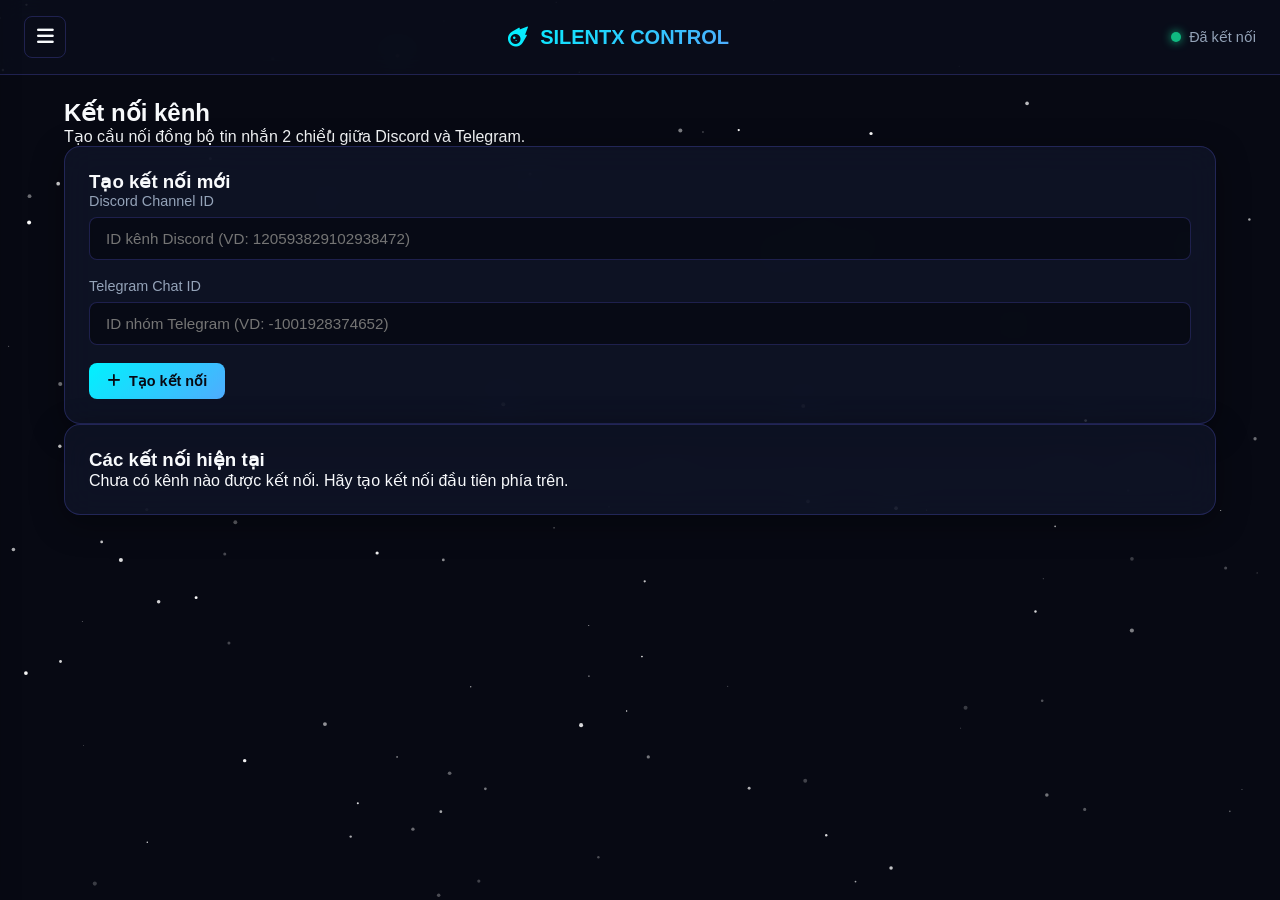
==== commit ccab88a0: "Update title and content for SilentX Control Cen" ====
--- a/index.html
+++ b/index.html
@@ -3,7 +3,7 @@
 <head>
   <meta charset="UTF-8">
   <meta name="viewport" content="width=device-width, initial-scale=1.0">
-  <title>Cosmic Control Center - Client Portal</title>
+  <title>SilentX Control Center</title>
   <link rel="stylesheet" href="style.css">
   <link rel="stylesheet" href="https://cdnjs.cloudflare.com/ajax/libs/font-awesome/6.5.1/css/all.min.css">
 </head>
@@ -11,27 +11,25 @@
   <canvas id="galaxy-bg"></canvas>
 
   <div class="app-layout">
-    <!-- Nút mở Menu 3 gạch trên Mobile/Desktop -->
     <header class="topbar">
       <button id="menu-btn" class="icon-btn" aria-label="Menu">
         <i class="fa-solid fa-bars"></i>
       </button>
       <div class="logo">
-        <i class="fa-solid fa-shuttle-space"></i>
-        <span>COSMIC CONTROL</span>
+        <i class="fa-solid fa-meteor"></i>
+        <span>SILENTX CONTROL</span>
       </div>
       <div class="user-status">
         <span class="status-dot"></span>
-        <span id="user-display">Chưa kết nối</span>
+        <span id="user-display">Đã kết nối</span>
       </div>
     </header>
 
-    <!-- Sidebar Menu 3 gạch trượt mượt mà -->
     <aside id="sidebar" class="sidebar">
       <div class="sidebar-header">
         <div class="brand">
-          <i class="fa-solid fa-meteor"></i>
-          <span>SILENTX SUITE</span>
+          <i class="fa-solid fa-shuttle-space"></i>
+          <span>WORKSPACE</span>
         </div>
         <button id="close-sidebar-btn" class="icon-btn close-btn">
           <i class="fa-solid fa-xmark"></i>
@@ -39,7 +37,11 @@
       </div>
 
       <nav class="sidebar-nav">
-        <button class="nav-tab active" data-tab="tab-overview">
+        <button class="nav-tab active" data-tab="tab-bridge">
+          <i class="fa-solid fa-arrow-right-arrow-left"></i>
+          <span>Kết nối kênh</span>
+        </button>
+        <button class="nav-tab" data-tab="tab-overview">
           <i class="fa-solid fa-gauge-high"></i>
           <span>Tổng quan Panel</span>
         </button>
@@ -47,13 +49,9 @@
           <i class="fa-brands fa-discord"></i>
           <span>Quản lý Bot Core</span>
         </button>
-        <button class="nav-tab" data-tab="tab-database">
-          <i class="fa-solid fa-database"></i>
-          <span>SQLite Database</span>
-        </button>
         <button class="nav-tab" data-tab="tab-settings">
           <i class="fa-solid fa-sliders"></i>
-          <span>Cấu hình Kết nối</span>
+          <span>Cấu hình Endpoint</span>
         </button>
       </nav>
 
@@ -66,126 +64,84 @@
 
     <div id="sidebar-overlay" class="overlay"></div>
 
-    <!-- Nội dung chính chia theo Tab -->
     <main class="main-content">
-      <!-- TAB 1: TỔNG QUAN -->
-      <section id="tab-overview" class="tab-pane active">
+      <!-- TAB 1: KẾT NỐI KÊNH (CẦU NỐI DISCORD VÀ TELEGRAM) -->
+      <section id="tab-bridge" class="tab-pane active">
+        <div class="section-title">
+          <h2>Kết nối kênh</h2>
+          <p>Tạo cầu nối đồng bộ tin nhắn 2 chiều giữa Discord và Telegram.</p>
+        </div>
+
+        <div class="glass-card bridge-card">
+          <h3>Tạo kết nối mới</h3>
+          <div class="form-group">
+            <label>Discord Channel ID</label>
+            <input type="text" id="bridge-discord-id" placeholder="ID kênh Discord (VD: 120593829102938472)">
+          </div>
+          <div class="form-group">
+            <label>Telegram Chat ID</label>
+            <input type="text" id="bridge-telegram-id" placeholder="ID nhóm Telegram (VD: -1001928374652)">
+          </div>
+          <button class="btn btn-primary" id="btn-create-bridge">
+            <i class="fa-solid fa-plus"></i> Tạo kết nối
+          </button>
+        </div>
+
+        <div class="glass-card current-bridges">
+          <h3>Các kết nối hiện tại</h3>
+          <div id="bridge-list" class="bridge-items">
+            <div class="bridge-item empty">Chưa có kênh nào được kết nối. Hãy tạo kết nối đầu tiên phía trên.</div>
+          </div>
+        </div>
+      </section>
+
+      <!-- TAB 2: TỔNG QUAN PANEL -->
+      <section id="tab-overview" class="tab-pane">
         <div class="grid-cards">
           <div class="glass-card stat-card">
             <div class="card-icon cyan"><i class="fa-solid fa-microchip"></i></div>
             <div class="card-info">
-              <h3>CPU / Hệ thống</h3>
-              <p id="stat-cpu">14.8% (Node 26)</p>
-              <div class="progress-bar"><div class="fill" style="width: 15%"></div></div>
+              <h3>CPU Hệ thống</h3>
+              <p id="stat-cpu">12.5% (Node 26)</p>
             </div>
           </div>
           <div class="glass-card stat-card">
             <div class="card-icon purple"><i class="fa-solid fa-memory"></i></div>
             <div class="card-info">
-              <h3>Bộ nhớ RAM</h3>
-              <p id="stat-ram">168 MB / 1024 MB</p>
-              <div class="progress-bar"><div class="fill purple-fill" style="width: 25%"></div></div>
-            </div>
-          </div>
-          <div class="glass-card stat-card">
-            <div class="card-icon pink"><i class="fa-solid fa-signal"></i></div>
-            <div class="card-info">
-              <h3>Độ trễ API</h3>
-              <p id="stat-ping">24 ms (Online)</p>
-              <div class="progress-bar"><div class="fill pink-fill" style="width: 10%"></div></div>
+              <h3>RAM Đang dùng</h3>
+              <p id="stat-ram">164 MB / 1024 MB</p>
             </div>
           </div>
         </div>
 
-        <div class="glass-card live-console">
-          <div class="card-header">
-            <h3><i class="fa-solid fa-terminal"></i> Terminal Trực tiếp</h3>
-            <button class="btn btn-sm" id="btn-clear-logs"><i class="fa-solid fa-trash-can"></i> Xóa log</button>
-          </div>
+        <div class="glass-card">
+          <h3><i class="fa-solid fa-terminal"></i> Terminal Trực tiếp</h3>
           <div class="terminal-body" id="terminal-logs">
-            <div class="log-line info">[SISTEM] Giao diện Galaxy đã nạp thành công từ GitHub Pages.</div>
-            <div class="log-line success">[CONNECT] Đã thiết lập kênh giao tiếp với Hosting Panel API.</div>
+            <div class="log-line info">[SYSTEM] Đã nạp giao diện SilentX Control Center.</div>
           </div>
         </div>
       </section>
 
-      <!-- TAB 2: QUẢN LÝ BOT -->
+      <!-- TAB 3: QUẢN LÝ BOT -->
       <section id="tab-bots" class="tab-pane">
         <div class="grid-two">
           <div class="glass-card bot-card">
-            <div class="card-header">
-              <div class="bot-title">
-                <i class="fa-brands fa-discord discord-color"></i>
-                <h3>Discord Gateway Core</h3>
-              </div>
-              <span class="badge online" id="badge-discord">Đang chạy</span>
-            </div>
-            <p class="bot-desc">Hỗ trợ song song Slash Commands và Prefix Commands, kiến trúc module sạch.</p>
+            <h3><i class="fa-brands fa-discord discord-color"></i> Discord Gateway</h3>
+            <span class="badge online">Đang chạy</span>
+            <p>Hỗ trợ Prefix Command và Slash Command.</p>
             <div class="btn-group">
-              <button class="btn btn-success" id="btn-start-discord"><i class="fa-solid fa-play"></i> Bật Bot</button>
-              <button class="btn btn-danger" id="btn-stop-discord"><i class="fa-solid fa-stop"></i> Dừng</button>
-              <button class="btn btn-secondary" id="btn-restart-discord"><i class="fa-solid fa-rotate-right"></i> Khởi động lại</button>
+              <button class="btn btn-success"><i class="fa-solid fa-play"></i> Bật</button>
+              <button class="btn btn-danger"><i class="fa-solid fa-stop"></i> Dừng</button>
             </div>
           </div>
-
           <div class="glass-card bot-card">
-            <div class="card-header">
-              <div class="bot-title">
-                <i class="fa-brands fa-telegram telegram-color"></i>
-                <h3>Telegram Bot Polling</h3>
-              </div>
-              <span class="badge online" id="badge-telegram">Đang chạy</span>
+            <h3><i class="fa-brands fa-telegram telegram-color"></i> Telegram Polling</h3>
+            <span class="badge online">Đang chạy</span>
+            <p>Xử lý tin nhắn và bridge chuyển tiếp nội dung.</p>
+            <div class="btn-group">
+              <button class="btn btn-success"><i class="fa-solid fa-play"></i> Bật</button>
+              <button class="btn btn-danger"><i class="fa-solid fa-stop"></i> Dừng</button>
             </div>
-            <p class="bot-desc">Bộ xử lý tin nhắn, tích hợp Webhook và Auto Responder bảo mật.</p>
-            <div class="btn-group">
-              <button class="btn btn-success" id="btn-start-telegram"><i class="fa-solid fa-play"></i> Bật Bot</button>
-              <button class="btn btn-danger" id="btn-stop-telegram"><i class="fa-solid fa-stop"></i> Dừng</button>
-              <button class="btn btn-secondary" id="btn-restart-telegram"><i class="fa-solid fa-rotate-right"></i> Khởi động lại</button>
-            </div>
-          </div>
-        </div>
-      </section>
-
-      <!-- TAB 3: SQLITE DATABASE -->
-      <section id="tab-database" class="tab-pane">
-        <div class="glass-card">
-          <div class="card-header">
-            <h3><i class="fa-solid fa-table"></i> Quản lý SQLite Database</h3>
-            <button class="btn btn-primary btn-sm" id="btn-backup-db">
-              <i class="fa-solid fa-floppy-disk"></i> Tạo bản sao lưu .sqlite
-            </button>
-          </div>
-          <div class="table-responsive">
-            <table class="glass-table">
-              <thead>
-                <tr>
-                  <th>Tên bảng</th>
-                  <th>Số bản ghi</th>
-                  <th>Kích thước</th>
-                  <th>Cập nhật cuối</th>
-                </tr>
-              </thead>
-              <tbody id="db-table-body">
-                <tr>
-                  <td><code>users</code></td>
-                  <td>12</td>
-                  <td>16 KB</td>
-                  <td>Vừa xong</td>
-                </tr>
-                <tr>
-                  <td><code>bot_configs</code></td>
-                  <td>2</td>
-                  <td>8 KB</td>
-                  <td>2 phút trước</td>
-                </tr>
-                <tr>
-                  <td><code>activity_logs</code></td>
-                  <td>348</td>
-                  <td>64 KB</td>
-                  <td>Trực tiếp</td>
-                </tr>
-              </tbody>
-            </table>
           </div>
         </div>
       </section>
@@ -193,19 +149,12 @@
       <!-- TAB 4: CẤU HÌNH -->
       <section id="tab-settings" class="tab-pane">
         <div class="glass-card form-card">
-          <h3><i class="fa-solid fa-link"></i> Cấu hình Địa chỉ Hosting Panel (Backend API)</h3>
-          <p class="subtitle">Nhập tên miền hoặc IP của Hosting Panel nơi đang treo backend Node.js.</p>
+          <h3>Cấu hình Hosting Panel API</h3>
           <div class="form-group">
             <label>API Base URL:</label>
-            <input type="text" id="api-url-input" placeholder="https://api.yourdomain.com hoặc http://ip:port">
+            <input type="text" id="api-url-input" placeholder="https://api.yourdomain.com">
           </div>
-          <div class="form-group">
-            <label>Master Secret Token:</label>
-            <input type="password" id="api-key-input" placeholder="Nhập API Token đã đặt trong .env">
-          </div>
-          <button class="btn btn-primary" id="btn-save-settings">
-            <i class="fa-solid fa-check"></i> Lưu và Kết nối
-          </button>
+          <button class="btn btn-primary" id="btn-save-settings">Lưu cấu hình</button>
         </div>
       </section>
     </main>
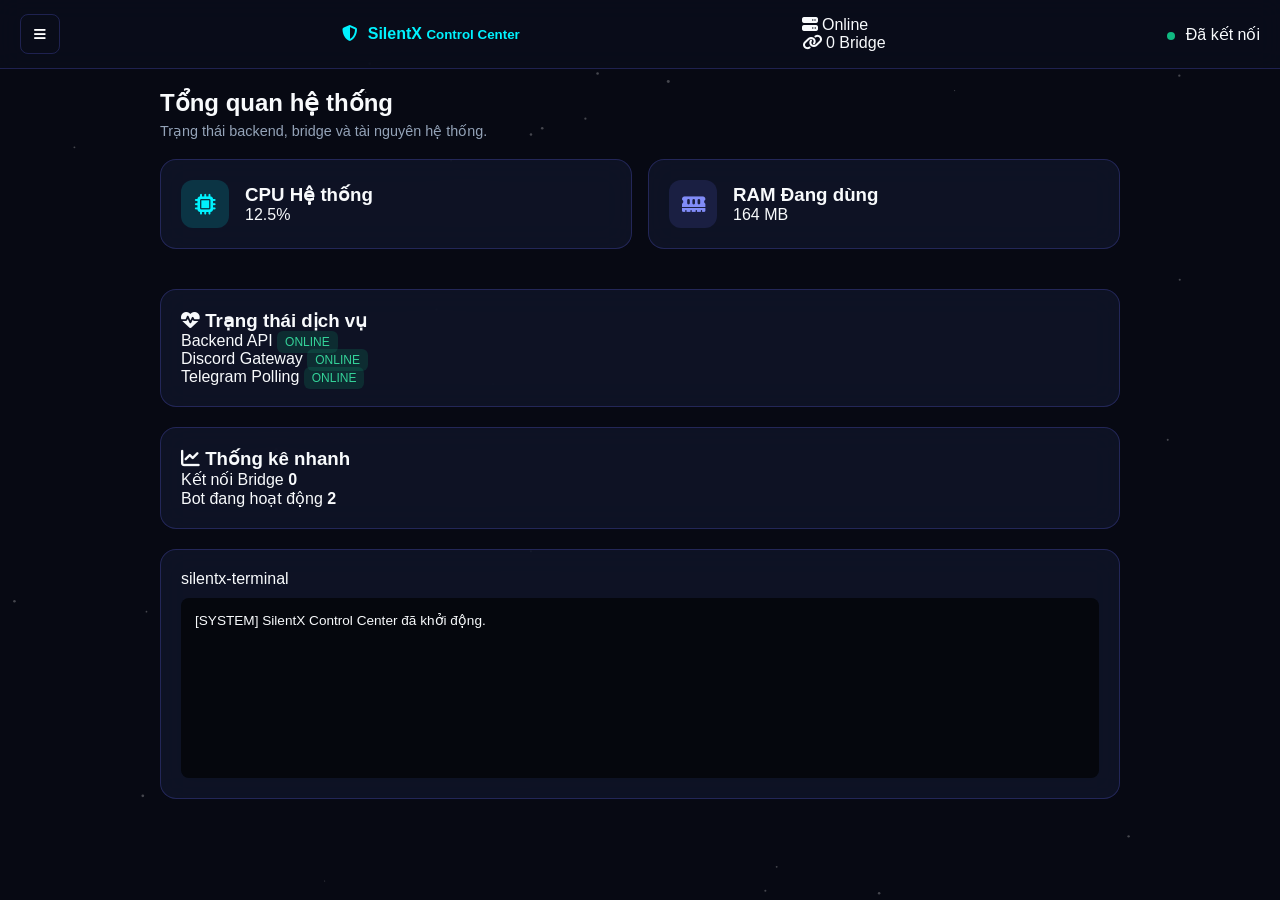
==== commit fe7ea4e3: "Update index.html" ====
--- a/index.html
+++ b/index.html
@@ -1,166 +1,415 @@
 <!DOCTYPE html>
 <html lang="vi">
+
 <head>
   <meta charset="UTF-8">
   <meta name="viewport" content="width=device-width, initial-scale=1.0">
-  <title>SilentX Control Center</title>
+  <title>SilentX • Control Center</title>
+
   <link rel="stylesheet" href="style.css">
-  <link rel="stylesheet" href="https://cdnjs.cloudflare.com/ajax/libs/font-awesome/6.5.1/css/all.min.css">
+
+  <link rel="stylesheet"
+    href="https://cdnjs.cloudflare.com/ajax/libs/font-awesome/6.5.1/css/all.min.css">
 </head>
+
 <body>
+
   <canvas id="galaxy-bg"></canvas>
 
   <div class="app-layout">
+
+    <!-- TOPBAR -->
     <header class="topbar">
+
       <button id="menu-btn" class="icon-btn" aria-label="Menu">
         <i class="fa-solid fa-bars"></i>
       </button>
+
       <div class="logo">
-        <i class="fa-solid fa-meteor"></i>
-        <span>SILENTX CONTROL</span>
+        <div class="logo-icon">
+          <i class="fa-solid fa-shield-halved"></i>
+        </div>
+
+        <div class="logo-text">
+          <strong>SilentX</strong>
+          <small>Control Center</small>
+        </div>
       </div>
+
+      <div class="quick-stats">
+
+        <div class="quick-item">
+          <i class="fa-solid fa-server"></i>
+          <span>Online</span>
+        </div>
+
+        <div class="quick-item">
+          <i class="fa-solid fa-link"></i>
+          <span id="bridge-counter">0 Bridge</span>
+        </div>
+
+      </div>
+
       <div class="user-status">
         <span class="status-dot"></span>
         <span id="user-display">Đã kết nối</span>
       </div>
+
     </header>
 
+    <!-- SIDEBAR -->
     <aside id="sidebar" class="sidebar">
+
       <div class="sidebar-header">
+
         <div class="brand">
-          <i class="fa-solid fa-shuttle-space"></i>
+          <i class="fa-solid fa-rocket"></i>
           <span>WORKSPACE</span>
         </div>
+
         <button id="close-sidebar-btn" class="icon-btn close-btn">
           <i class="fa-solid fa-xmark"></i>
         </button>
+
       </div>
 
       <nav class="sidebar-nav">
-        <button class="nav-tab active" data-tab="tab-bridge">
-          <i class="fa-solid fa-arrow-right-arrow-left"></i>
+
+        <button class="nav-tab active" data-tab="tab-overview">
+          <i class="fa-solid fa-gauge-high"></i>
+          <span>Tổng quan</span>
+        </button>
+
+        <button class="nav-tab" data-tab="tab-bridge">
+          <i class="fa-solid fa-link"></i>
           <span>Kết nối kênh</span>
         </button>
-        <button class="nav-tab" data-tab="tab-overview">
-          <i class="fa-solid fa-gauge-high"></i>
-          <span>Tổng quan Panel</span>
+
+        <button class="nav-tab" data-tab="tab-bots">
+          <i class="fa-solid fa-robot"></i>
+          <span>Quản lý Bot</span>
         </button>
-        <button class="nav-tab" data-tab="tab-bots">
-          <i class="fa-brands fa-discord"></i>
-          <span>Quản lý Bot Core</span>
-        </button>
+
         <button class="nav-tab" data-tab="tab-settings">
           <i class="fa-solid fa-sliders"></i>
-          <span>Cấu hình Endpoint</span>
+          <span>Cấu hình</span>
         </button>
+
       </nav>
 
       <div class="sidebar-footer">
+
+        <div class="sidebar-version">
+          SilentX v1.0.0
+          <br>
+          Made by Hải
+        </div>
+
         <a href="login.html" class="logout-link">
-          <i class="fa-solid fa-arrow-right-from-bracket"></i> Đăng xuất
+          <i class="fa-solid fa-arrow-right-from-bracket"></i>
+          Đăng xuất
         </a>
+
       </div>
+
     </aside>
 
     <div id="sidebar-overlay" class="overlay"></div>
 
     <main class="main-content">
-      <!-- TAB 1: KẾT NỐI KÊNH (CẦU NỐI DISCORD VÀ TELEGRAM) -->
-      <section id="tab-bridge" class="tab-pane active">
+
+      <!-- OVERVIEW -->
+      <section id="tab-overview" class="tab-pane active">
+
+        <div class="section-title">
+          <h2>Tổng quan hệ thống</h2>
+          <p>Trạng thái backend, bridge và tài nguyên hệ thống.</p>
+        </div>
+
+        <div class="grid-cards">
+
+          <div class="glass-card stat-card">
+
+            <div class="card-icon cyan">
+              <i class="fa-solid fa-microchip"></i>
+            </div>
+
+            <div class="card-info">
+              <h3>CPU Hệ thống</h3>
+
+              <div class="stat-value" id="stat-cpu">
+                12.5%
+              </div>
+
+              <div class="progress-bar">
+                <div class="progress-fill" style="width:12.5%"></div>
+              </div>
+            </div>
+
+          </div>
+
+          <div class="glass-card stat-card">
+
+            <div class="card-icon purple">
+              <i class="fa-solid fa-memory"></i>
+            </div>
+
+            <div class="card-info">
+              <h3>RAM Đang dùng</h3>
+
+              <div class="stat-value" id="stat-ram">
+                164 MB
+              </div>
+
+              <div class="progress-bar">
+                <div class="progress-fill" style="width:16%"></div>
+              </div>
+            </div>
+
+          </div>
+
+        </div>
+
+        <div class="grid-two">
+
+          <div class="glass-card">
+
+            <h3>
+              <i class="fa-solid fa-heart-pulse"></i>
+              Trạng thái dịch vụ
+            </h3>
+
+            <div class="health-item">
+              <span>Backend API</span>
+              <span class="badge online">ONLINE</span>
+            </div>
+
+            <div class="health-item">
+              <span>Discord Gateway</span>
+              <span class="badge online">ONLINE</span>
+            </div>
+
+            <div class="health-item">
+              <span>Telegram Polling</span>
+              <span class="badge online">ONLINE</span>
+            </div>
+
+          </div>
+
+          <div class="glass-card">
+
+            <h3>
+              <i class="fa-solid fa-chart-line"></i>
+              Thống kê nhanh
+            </h3>
+
+            <div class="health-item">
+              <span>Kết nối Bridge</span>
+              <strong>0</strong>
+            </div>
+
+            <div class="health-item">
+              <span>Bot đang hoạt động</span>
+              <strong>2</strong>
+            </div>
+
+          </div>
+
+        </div>
+
+        <div class="glass-card terminal-card">
+
+          <div class="terminal-header">
+
+            <div class="terminal-dots">
+              <span class="dot red"></span>
+              <span class="dot yellow"></span>
+              <span class="dot green"></span>
+            </div>
+
+            <div class="terminal-title">
+              silentx-terminal
+            </div>
+
+          </div>
+
+          <div class="terminal-body" id="terminal-logs">
+            <div class="log-line info">
+              [SYSTEM] SilentX Control Center đã khởi động.
+            </div>
+          </div>
+
+        </div>
+
+      </section>
+
+      <!-- BRIDGE -->
+      <section id="tab-bridge" class="tab-pane">
+
         <div class="section-title">
           <h2>Kết nối kênh</h2>
-          <p>Tạo cầu nối đồng bộ tin nhắn 2 chiều giữa Discord và Telegram.</p>
+          <p>Đồng bộ nội dung Discord và Telegram theo thời gian thực.</p>
         </div>
 
         <div class="glass-card bridge-card">
-          <h3>Tạo kết nối mới</h3>
+
+          <div class="card-title">
+            <i class="fa-solid fa-link"></i>
+            <span>Tạo cầu nối Discord ↔ Telegram</span>
+          </div>
+
           <div class="form-group">
             <label>Discord Channel ID</label>
-            <input type="text" id="bridge-discord-id" placeholder="ID kênh Discord (VD: 120593829102938472)">
-          </div>
+            <input
+              type="text"
+              id="bridge-discord-id"
+              placeholder="Ví dụ: 120593829102938472">
+          </div>
+
           <div class="form-group">
             <label>Telegram Chat ID</label>
-            <input type="text" id="bridge-telegram-id" placeholder="ID nhóm Telegram (VD: -1001928374652)">
-          </div>
+            <input
+              type="text"
+              id="bridge-telegram-id"
+              placeholder="Ví dụ: -1001928374652">
+          </div>
+
           <button class="btn btn-primary" id="btn-create-bridge">
-            <i class="fa-solid fa-plus"></i> Tạo kết nối
+            <i class="fa-solid fa-link"></i>
+            Tạo kết nối
           </button>
-        </div>
-
-        <div class="glass-card current-bridges">
-          <h3>Các kết nối hiện tại</h3>
+
+        </div>
+
+        <div class="glass-card">
+
+          <h3>Kết nối hiện tại</h3>
+
           <div id="bridge-list" class="bridge-items">
-            <div class="bridge-item empty">Chưa có kênh nào được kết nối. Hãy tạo kết nối đầu tiên phía trên.</div>
-          </div>
-        </div>
+            <div class="bridge-item empty">
+              Chưa có kết nối nào được tạo.
+            </div>
+          </div>
+
+        </div>
+
       </section>
 
-      <!-- TAB 2: TỔNG QUAN PANEL -->
-      <section id="tab-overview" class="tab-pane">
-        <div class="grid-cards">
-          <div class="glass-card stat-card">
-            <div class="card-icon cyan"><i class="fa-solid fa-microchip"></i></div>
-            <div class="card-info">
-              <h3>CPU Hệ thống</h3>
-              <p id="stat-cpu">12.5% (Node 26)</p>
-            </div>
-          </div>
-          <div class="glass-card stat-card">
-            <div class="card-icon purple"><i class="fa-solid fa-memory"></i></div>
-            <div class="card-info">
-              <h3>RAM Đang dùng</h3>
-              <p id="stat-ram">164 MB / 1024 MB</p>
-            </div>
-          </div>
-        </div>
-
-        <div class="glass-card">
-          <h3><i class="fa-solid fa-terminal"></i> Terminal Trực tiếp</h3>
-          <div class="terminal-body" id="terminal-logs">
-            <div class="log-line info">[SYSTEM] Đã nạp giao diện SilentX Control Center.</div>
-          </div>
-        </div>
+      <!-- BOTS -->
+      <section id="tab-bots" class="tab-pane">
+
+        <div class="section-title">
+          <h2>Quản lý Bot</h2>
+          <p>Điều khiển các dịch vụ cốt lõi của hệ thống.</p>
+        </div>
+
+        <div class="grid-two">
+
+          <div class="glass-card bot-card">
+
+            <h3>
+              <i class="fa-brands fa-discord discord-color"></i>
+              Discord Gateway
+            </h3>
+
+            <span class="badge online">
+              Đang chạy
+            </span>
+
+            <p>
+              Prefix Commands, Slash Commands và Message Events.
+            </p>
+
+            <div class="btn-group">
+
+              <button class="btn btn-success">
+                <i class="fa-solid fa-play"></i>
+                Bật
+              </button>
+
+              <button class="btn btn-danger">
+                <i class="fa-solid fa-stop"></i>
+                Dừng
+              </button>
+
+            </div>
+
+          </div>
+
+          <div class="glass-card bot-card">
+
+            <h3>
+              <i class="fa-brands fa-telegram telegram-color"></i>
+              Telegram Polling
+            </h3>
+
+            <span class="badge online">
+              Đang chạy
+            </span>
+
+            <p>
+              Nhận và chuyển tiếp tin nhắn giữa các nền tảng.
+            </p>
+
+            <div class="btn-group">
+
+              <button class="btn btn-success">
+                <i class="fa-solid fa-play"></i>
+                Bật
+              </button>
+
+              <button class="btn btn-danger">
+                <i class="fa-solid fa-stop"></i>
+                Dừng
+              </button>
+
+            </div>
+
+          </div>
+
+        </div>
+
       </section>
 
-      <!-- TAB 3: QUẢN LÝ BOT -->
-      <section id="tab-bots" class="tab-pane">
-        <div class="grid-two">
-          <div class="glass-card bot-card">
-            <h3><i class="fa-brands fa-discord discord-color"></i> Discord Gateway</h3>
-            <span class="badge online">Đang chạy</span>
-            <p>Hỗ trợ Prefix Command và Slash Command.</p>
-            <div class="btn-group">
-              <button class="btn btn-success"><i class="fa-solid fa-play"></i> Bật</button>
-              <button class="btn btn-danger"><i class="fa-solid fa-stop"></i> Dừng</button>
-            </div>
-          </div>
-          <div class="glass-card bot-card">
-            <h3><i class="fa-brands fa-telegram telegram-color"></i> Telegram Polling</h3>
-            <span class="badge online">Đang chạy</span>
-            <p>Xử lý tin nhắn và bridge chuyển tiếp nội dung.</p>
-            <div class="btn-group">
-              <button class="btn btn-success"><i class="fa-solid fa-play"></i> Bật</button>
-              <button class="btn btn-danger"><i class="fa-solid fa-stop"></i> Dừng</button>
-            </div>
-          </div>
-        </div>
+      <!-- SETTINGS -->
+      <section id="tab-settings" class="tab-pane">
+
+        <div class="section-title">
+          <h2>Cấu hình hệ thống</h2>
+          <p>Quản lý thông tin kết nối đến Hosting Panel.</p>
+        </div>
+
+        <div class="glass-card form-card">
+
+          <h3>
+            <i class="fa-solid fa-server"></i>
+            Backend Endpoint
+          </h3>
+
+          <div class="form-group">
+            <label>API Base URL</label>
+            <input
+              type="text"
+              id="api-url-input"
+              readonly
+              placeholder="https://api.yourdomain.com">
+          </div>
+
+          <button class="btn btn-primary" id="btn-save-settings">
+            <i class="fa-solid fa-floppy-disk"></i>
+            Lưu cấu hình
+          </button>
+
+        </div>
+
       </section>
 
-      <!-- TAB 4: CẤU HÌNH -->
-      <section id="tab-settings" class="tab-pane">
-        <div class="glass-card form-card">
-          <h3>Cấu hình Hosting Panel API</h3>
-          <div class="form-group">
-            <label>API Base URL:</label>
-            <input type="text" id="api-url-input" placeholder="https://api.yourdomain.com">
-          </div>
-          <button class="btn btn-primary" id="btn-save-settings">Lưu cấu hình</button>
-        </div>
-      </section>
     </main>
+
   </div>
 
   <script src="config.js"></script>
   <script src="app.js"></script>
+
 </body>
 </html>
--- a/style.css
+++ b/style.css
@@ -1,16 +1,8 @@
-/* ============================================================
-   COSMIC GALAXY & GLASSMORPHISM THEME
-   Tối ưu cho GitHub Pages & Hosting Panel
-   ============================================================ */
-
 :root {
   --bg-dark: #070913;
-  --glass-bg: rgba(18, 24, 45, 0.65);
+  --glass-bg: rgba(18, 24, 45, 0.7);
   --glass-border: rgba(99, 102, 241, 0.25);
-  --glass-blur: 16px;
   --cyan-glow: #00f2fe;
-  --indigo-glow: #6366f1;
-  --pink-glow: #ec4899;
   --text-main: #f8fafc;
   --text-muted: #94a3b8;
   --radius-lg: 16px;
@@ -21,7 +13,7 @@
   margin: 0;
   padding: 0;
   box-sizing: border-box;
-  font-family: -apple-system, BlinkMacSystemFont, "Segoe UI", Roboto, "Helvetica Neue", Arial, sans-serif;
+  font-family: -apple-system, BlinkMacSystemFont, "Segoe UI", Roboto, sans-serif;
 }
 
 body {
@@ -29,7 +21,6 @@
   color: var(--text-main);
   min-height: 100vh;
   overflow-x: hidden;
-  position: relative;
 }
 
 #galaxy-bg {
@@ -39,33 +30,14 @@
   width: 100vw;
   height: 100vh;
   z-index: -1;
-  pointer-events: none;
-}
-
-/* Glass Card */
-.glass-card {
-  background: var(--glass-bg);
-  backdrop-filter: blur(var(--glass-blur));
-  -webkit-backdrop-filter: blur(var(--glass-blur));
-  border: 1px solid var(--glass-border);
-  border-radius: var(--radius-lg);
-  padding: 24px;
-  box-shadow: 0 8px 32px 0 rgba(0, 0, 0, 0.37);
-  transition: transform 0.25s ease, border-color 0.25s ease, box-shadow 0.25s ease;
-}
-
-.glass-card:hover {
-  border-color: rgba(0, 242, 254, 0.4);
-  box-shadow: 0 12px 40px 0 rgba(0, 242, 254, 0.15);
-}
-
-/* Topbar */
+}
+
 .topbar {
   display: flex;
   align-items: center;
   justify-content: space-between;
-  padding: 16px 24px;
-  background: rgba(10, 14, 28, 0.8);
+  padding: 14px 20px;
+  background: rgba(10, 14, 28, 0.85);
   backdrop-filter: blur(12px);
   border-bottom: 1px solid var(--glass-border);
   position: sticky;
@@ -76,66 +48,34 @@
 .topbar .logo {
   display: flex;
   align-items: center;
-  gap: 12px;
-  font-size: 1.25rem;
+  gap: 10px;
   font-weight: 700;
-  background: linear-gradient(135deg, var(--cyan-glow), #4facfe);
-  -webkit-background-clip: text;
-  -webkit-text-fill-color: transparent;
+  color: var(--cyan-glow);
 }
 
 .icon-btn {
   background: transparent;
   border: 1px solid var(--glass-border);
-  color: var(--text-main);
-  width: 42px;
-  height: 42px;
-  border-radius: var(--radius-sm);
-  display: flex;
-  align-items: center;
-  justify-content: center;
-  font-size: 1.2rem;
+  color: white;
+  width: 40px;
+  height: 40px;
+  border-radius: 8px;
   cursor: pointer;
-  transition: all 0.2s;
-}
-
-.icon-btn:hover {
-  background: rgba(99, 102, 241, 0.2);
-  border-color: var(--cyan-glow);
-  color: var(--cyan-glow);
-}
-
-.user-status {
-  display: flex;
-  align-items: center;
-  gap: 8px;
-  font-size: 0.9rem;
-  color: var(--text-muted);
-}
-
-.status-dot {
-  width: 10px;
-  height: 10px;
-  border-radius: 50%;
-  background: #10b981;
-  box-shadow: 0 0 10px #10b981;
-}
-
-/* Sidebar Menu 3 Gạch */
+}
+
 .sidebar {
   position: fixed;
   top: 0;
   left: -320px;
-  width: 300px;
+  width: 280px;
   height: 100vh;
-  background: rgba(10, 13, 26, 0.95);
+  background: rgba(10, 13, 26, 0.96);
   backdrop-filter: blur(20px);
   border-right: 1px solid var(--glass-border);
   z-index: 200;
   display: flex;
   flex-direction: column;
-  transition: left 0.3s cubic-bezier(0.4, 0, 0.2, 1);
-  box-shadow: 5px 0 25px rgba(0,0,0,0.5);
+  transition: left 0.3s ease;
 }
 
 .sidebar.open {
@@ -146,7 +86,6 @@
   position: fixed;
   inset: 0;
   background: rgba(0, 0, 0, 0.6);
-  backdrop-filter: blur(4px);
   z-index: 150;
   display: none;
 }
@@ -159,318 +98,183 @@
   display: flex;
   align-items: center;
   justify-content: space-between;
-  padding: 24px;
-  border-bottom: 1px solid rgba(255,255,255,0.06);
-}
-
-.sidebar-header .brand {
-  display: flex;
-  align-items: center;
-  gap: 10px;
-  font-size: 1.1rem;
-  font-weight: 700;
-  color: var(--cyan-glow);
+  padding: 20px;
+  border-bottom: 1px solid rgba(255,255,255,0.08);
 }
 
 .sidebar-nav {
   display: flex;
   flex-direction: column;
   gap: 8px;
-  padding: 20px;
+  padding: 16px;
   flex: 1;
 }
 
 .nav-tab {
   display: flex;
   align-items: center;
-  gap: 14px;
+  gap: 12px;
   background: transparent;
-  border: 1px solid transparent;
-  color: var(--text-muted);
-  padding: 14px 18px;
-  border-radius: var(--radius-sm);
-  font-size: 1rem;
+  border: none;
+  color: var(--text-muted);
+  padding: 12px 16px;
+  border-radius: 8px;
   cursor: pointer;
   text-align: left;
-  transition: all 0.2s;
-}
-
-.nav-tab i {
-  font-size: 1.1rem;
-  width: 24px;
-}
-
-.nav-tab:hover {
-  background: rgba(99, 102, 241, 0.15);
-  color: var(--text-main);
+  font-size: 0.95rem;
 }
 
 .nav-tab.active {
-  background: linear-gradient(135deg, rgba(99, 102, 241, 0.3), rgba(0, 242, 254, 0.2));
+  background: rgba(99, 102, 241, 0.25);
   color: var(--cyan-glow);
-  border-color: rgba(0, 242, 254, 0.4);
   font-weight: 600;
 }
 
 .sidebar-footer {
-  padding: 20px;
-  border-top: 1px solid rgba(255,255,255,0.06);
+  padding: 16px;
+  border-top: 1px solid rgba(255,255,255,0.08);
 }
 
 .logout-link {
   color: #f87171;
   text-decoration: none;
-  display: flex;
-  align-items: center;
-  gap: 10px;
-  font-size: 0.95rem;
-}
-
-/* Nội dung Tab */
+}
+
 .main-content {
-  padding: 24px;
-  max-width: 1200px;
+  padding: 20px;
+  max-width: 1000px;
   margin: 0 auto;
 }
 
-.tab-pane {
-  display: none;
-  animation: fadeIn 0.3s ease-in-out;
-}
-
-.tab-pane.active {
+.section-title {
+  margin-bottom: 20px;
+}
+
+.section-title h2 {
+  font-size: 1.5rem;
+  margin-bottom: 6px;
+}
+
+.section-title p {
+  color: var(--text-muted);
+  font-size: 0.9rem;
+}
+
+.glass-card {
+  background: var(--glass-bg);
+  backdrop-filter: blur(16px);
+  border: 1px solid var(--glass-border);
+  border-radius: var(--radius-lg);
+  padding: 20px;
+  margin-bottom: 20px;
+}
+
+.form-group {
+  margin-bottom: 16px;
+}
+
+.form-group label {
   display: block;
-}
-
-@keyframes fadeIn {
-  from { opacity: 0; transform: translateY(8px); }
-  to { opacity: 1; transform: translateY(0); }
-}
-
-/* Card Grids */
-.grid-cards {
-  display: grid;
-  grid-template-columns: repeat(auto-fit, minmax(280px, 1fr));
-  gap: 20px;
-  margin-bottom: 24px;
-}
-
-.stat-card {
-  display: flex;
-  align-items: center;
-  gap: 18px;
-}
-
-.card-icon {
-  width: 54px;
-  height: 54px;
-  border-radius: 14px;
-  display: flex;
-  align-items: center;
-  justify-content: center;
-  font-size: 1.5rem;
-}
-
-.card-icon.cyan { background: rgba(0, 242, 254, 0.15); color: var(--cyan-glow); }
-.card-icon.purple { background: rgba(99, 102, 241, 0.15); color: #818cf8; }
-.card-icon.pink { background: rgba(236, 72, 153, 0.15); color: var(--pink-glow); }
-
-.card-info {
-  flex: 1;
-}
-
-.card-info h3 {
   font-size: 0.85rem;
   color: var(--text-muted);
-  text-transform: uppercase;
-  letter-spacing: 0.5px;
-}
-
-.card-info p {
-  font-size: 1.3rem;
-  font-weight: 700;
-  margin: 4px 0 8px;
-}
-
-.progress-bar {
+  margin-bottom: 6px;
+}
+
+.form-group input {
   width: 100%;
-  height: 6px;
-  background: rgba(255, 255, 255, 0.1);
-  border-radius: 3px;
-  overflow: hidden;
-}
-
-.progress-bar .fill {
-  height: 100%;
-  background: var(--cyan-glow);
-}
-.progress-bar .purple-fill { background: #818cf8; }
-.progress-bar .pink-fill { background: var(--pink-glow); }
-
-/* Live Terminal */
-.live-console .card-header {
-  display: flex;
-  align-items: center;
-  justify-content: space-between;
-  margin-bottom: 14px;
-}
-
-.terminal-body {
-  background: #05070d;
-  border: 1px solid rgba(255, 255, 255, 0.08);
-  border-radius: var(--radius-sm);
-  padding: 16px;
-  font-family: monospace;
-  font-size: 0.9rem;
-  height: 220px;
-  overflow-y: auto;
-  display: flex;
-  flex-direction: column;
-  gap: 6px;
-}
-
-.log-line.info { color: #38bdf8; }
-.log-line.success { color: #4ade80; }
-.log-line.warn { color: #facc15; }
-
-/* Bot Cards */
-.grid-two {
-  display: grid;
-  grid-template-columns: repeat(auto-fit, minmax(320px, 1fr));
-  gap: 20px;
-}
-
-.bot-card .card-header {
-  display: flex;
-  align-items: center;
-  justify-content: space-between;
-  margin-bottom: 12px;
-}
-
-.bot-title {
-  display: flex;
-  align-items: center;
-  gap: 12px;
-}
-
-.bot-title i { font-size: 1.8rem; }
-.discord-color { color: #5865F2; }
-.telegram-color { color: #229ED9; }
-
-.badge {
-  padding: 4px 10px;
-  border-radius: 20px;
-  font-size: 0.75rem;
-  font-weight: 600;
-}
-
-.badge.online {
-  background: rgba(16, 185, 129, 0.15);
-  color: #34d399;
-  border: 1px solid rgba(16, 185, 129, 0.4);
-}
-
-.bot-desc {
-  color: var(--text-muted);
-  font-size: 0.9rem;
-  line-height: 1.5;
-  margin-bottom: 18px;
-}
-
-.btn-group {
-  display: flex;
-  gap: 10px;
-  flex-wrap: wrap;
-}
-
-/* Nút bấm */
+  background: rgba(0, 0, 0, 0.4);
+  border: 1px solid var(--glass-border);
+  border-radius: 8px;
+  padding: 12px;
+  color: white;
+  outline: none;
+}
+
 .btn {
   padding: 10px 18px;
-  border-radius: var(--radius-sm);
+  border-radius: 8px;
   border: none;
   font-weight: 600;
   cursor: pointer;
   display: inline-flex;
   align-items: center;
   gap: 8px;
+}
+
+.btn-primary { background: linear-gradient(135deg, #00f2fe, #4facfe); color: #070913; width: 100%; justify-content: center; }
+.btn-success { background: #10b981; color: white; }
+.btn-danger { background: #ef4444; color: white; }
+
+.bridge-item.empty {
+  color: var(--text-muted);
   font-size: 0.9rem;
-  transition: all 0.2s;
-}
-
-.btn-primary { background: linear-gradient(135deg, #00f2fe, #4facfe); color: #070913; }
-.btn-primary:hover { opacity: 0.9; transform: translateY(-1px); }
-
-.btn-success { background: #10b981; color: white; }
-.btn-success:hover { background: #059669; }
-
-.btn-danger { background: #ef4444; color: white; }
-.btn-danger:hover { background: #dc2626; }
-
-.btn-secondary { background: rgba(255, 255, 255, 0.1); color: var(--text-main); }
-.btn-secondary:hover { background: rgba(255, 255, 255, 0.2); }
-
-.btn-sm { padding: 6px 12px; font-size: 0.8rem; }
-.btn-block { width: 100%; justify-content: center; }
-
-/* Bảng */
-.table-responsive {
-  overflow-x: auto;
-  margin-top: 16px;
-}
-
-.glass-table {
-  width: 100%;
-  border-collapse: collapse;
-  text-align: left;
-}
-
-.glass-table th, .glass-table td {
-  padding: 12px 16px;
-  border-bottom: 1px solid rgba(255, 255, 255, 0.08);
-}
-
-.glass-table th {
-  color: var(--text-muted);
+  padding: 14px;
+  background: rgba(0,0,0,0.3);
+  border-radius: 8px;
+  text-align: center;
+}
+
+.grid-cards {
+  display: grid;
+  grid-template-columns: repeat(auto-fit, minmax(260px, 1fr));
+  gap: 16px;
+  margin-bottom: 20px;
+}
+
+.stat-card {
+  display: flex;
+  align-items: center;
+  gap: 16px;
+}
+
+.card-icon {
+  width: 48px;
+  height: 48px;
+  border-radius: 12px;
+  display: flex;
+  align-items: center;
+  justify-content: center;
+  font-size: 1.3rem;
+}
+
+.card-icon.cyan { background: rgba(0, 242, 254, 0.15); color: var(--cyan-glow); }
+.card-icon.purple { background: rgba(99, 102, 241, 0.15); color: #818cf8; }
+
+.terminal-body {
+  background: #05070d;
+  border-radius: 8px;
+  padding: 14px;
+  font-family: monospace;
   font-size: 0.85rem;
-  text-transform: uppercase;
-}
-
-/* Form */
-.form-card { max-width: 600px; margin: 0 auto; }
-.form-card .subtitle { color: var(--text-muted); font-size: 0.9rem; margin: 8px 0 20px; }
-.form-group { margin-bottom: 18px; }
-.form-group label { display: block; margin-bottom: 8px; font-size: 0.9rem; color: var(--text-muted); }
-.form-group input {
-  width: 100%;
-  padding: 12px 16px;
-  background: rgba(0, 0, 0, 0.4);
-  border: 1px solid var(--glass-border);
-  border-radius: var(--radius-sm);
-  color: white;
-  outline: none;
-  font-size: 0.95rem;
-  transition: border-color 0.2s;
-}
-.form-group input:focus { border-color: var(--cyan-glow); }
-
-/* Trang Auth */
-.auth-page {
-  display: flex;
-  align-items: center;
-  justify-content: center;
-}
-.login-wrapper {
-  width: 100%;
-  max-width: 420px;
-  padding: 20px;
-  margin-top: 80px;
-}
-.auth-header {
-  text-align: center;
-  margin-bottom: 24px;
-}
-.brand-icon {
-  font-size: 2.5rem;
-  color: var(--cyan-glow);
-  margin-bottom: 12px;
-}
+  height: 180px;
+  overflow-y: auto;
+  margin-top: 10px;
+}
+
+.tab-pane {
+  display: none;
+}
+
+.tab-pane.active {
+  display: block;
+}
+
+.status-dot {
+  width: 8px;
+  height: 8px;
+  border-radius: 50%;
+  background: #10b981;
+  display: inline-block;
+  margin-right: 6px;
+}
+
+.discord-color { color: #5865F2; }
+.telegram-color { color: #229ED9; }
+
+.badge.online {
+  background: rgba(16, 185, 129, 0.15);
+  color: #34d399;
+  padding: 4px 8px;
+  border-radius: 6px;
+  font-size: 0.75rem;
+}
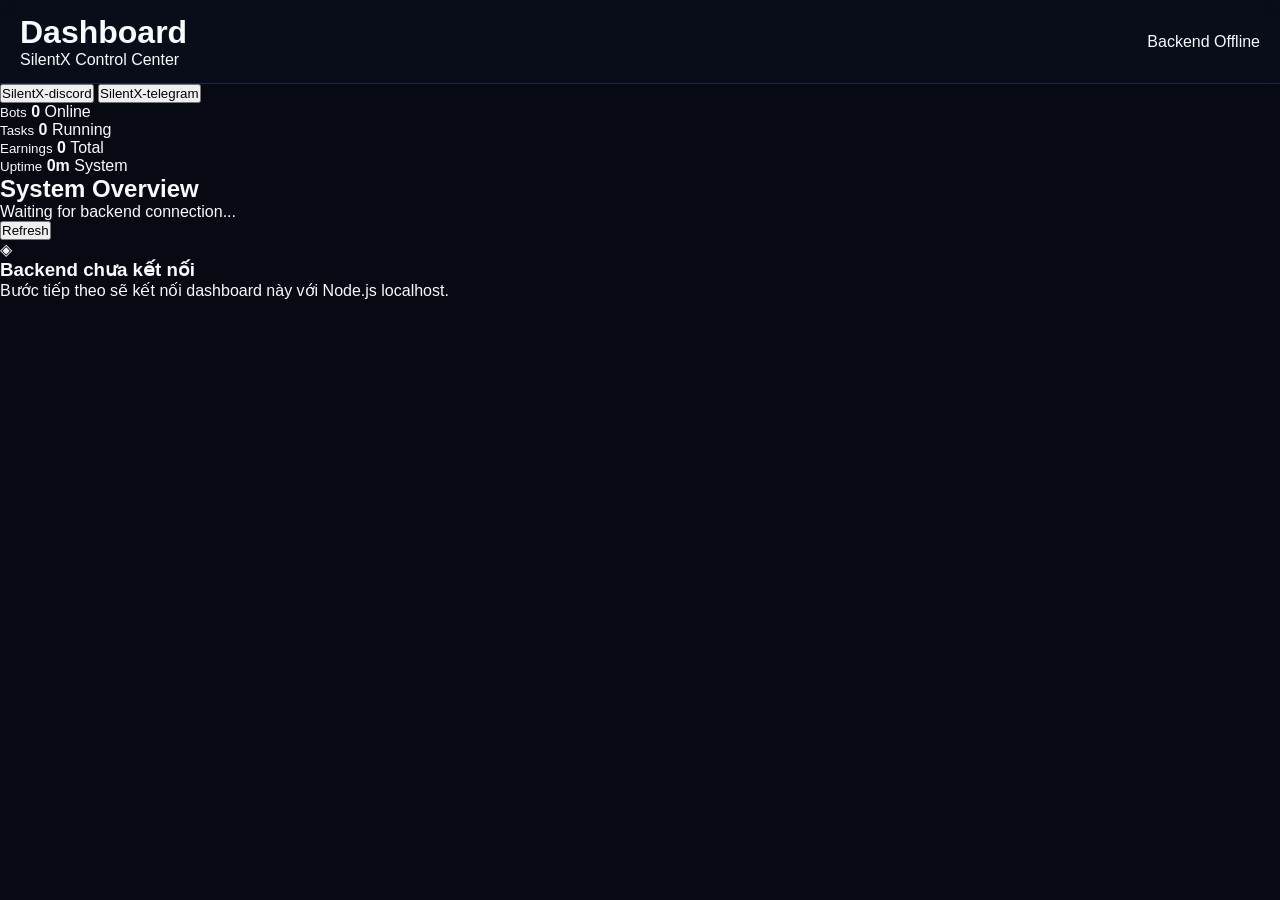
==== commit d46d6976: "Refactor index.html for SilentX Dashboard" ====
--- a/index.html
+++ b/index.html
@@ -1,415 +1,109 @@
 <!DOCTYPE html>
 <html lang="vi">
-
 <head>
-  <meta charset="UTF-8">
-  <meta name="viewport" content="width=device-width, initial-scale=1.0">
-  <title>SilentX • Control Center</title>
-
-  <link rel="stylesheet" href="style.css">
-
-  <link rel="stylesheet"
-    href="https://cdnjs.cloudflare.com/ajax/libs/font-awesome/6.5.1/css/all.min.css">
+    <meta charset="UTF-8">
+    <meta name="viewport" content="width=device-width, initial-scale=1.0">
+    <title>SilentX Dashboard</title>
+    <link rel="stylesheet" href="style.css">
 </head>
 
 <body>
 
-  <canvas id="galaxy-bg"></canvas>
+    <div class="app">
 
-  <div class="app-layout">
+        <aside class="sidebar">
+            <div class="logo">SilentX</div>
 
-    <!-- TOPBAR -->
-    <header class="topbar">
+            <nav>
+                <button class="nav-item active">Dashboard</button>
+                <button class="nav-item">Bots</button>
+                <button class="nav-item">Tasks</button>
+                <button class="nav-item">Logs</button>
+                <button class="nav-item">Settings</button>
+            </nav>
+        </aside>
 
-      <button id="menu-btn" class="icon-btn" aria-label="Menu">
-        <i class="fa-solid fa-bars"></i>
-      </button>
+        <main class="main">
 
-      <div class="logo">
-        <div class="logo-icon">
-          <i class="fa-solid fa-shield-halved"></i>
-        </div>
+            <header class="topbar">
+                <div>
+                    <h1>Dashboard</h1>
+                    <p>SilentX Control Center</p>
+                </div>
 
-        <div class="logo-text">
-          <strong>SilentX</strong>
-          <small>Control Center</small>
-        </div>
-      </div>
+                <div class="status">
+                    <span></span>
+                    Backend Offline
+                </div>
+            </header>
 
-      <div class="quick-stats">
+            <section class="bot-tabs">
+                <button class="bot-tab active">
+                    SilentX-discord
+                </button>
 
-        <div class="quick-item">
-          <i class="fa-solid fa-server"></i>
-          <span>Online</span>
-        </div>
+                <button class="bot-tab">
+                    SilentX-telegram
+                </button>
+            </section>
 
-        <div class="quick-item">
-          <i class="fa-solid fa-link"></i>
-          <span id="bridge-counter">0 Bridge</span>
-        </div>
+            <section class="cards">
 
-      </div>
+                <div class="card">
+                    <small>Bots</small>
+                    <strong>0</strong>
+                    <span>Online</span>
+                </div>
 
-      <div class="user-status">
-        <span class="status-dot"></span>
-        <span id="user-display">Đã kết nối</span>
-      </div>
+                <div class="card">
+                    <small>Tasks</small>
+                    <strong>0</strong>
+                    <span>Running</span>
+                </div>
 
-    </header>
+                <div class="card">
+                    <small>Earnings</small>
+                    <strong>0</strong>
+                    <span>Total</span>
+                </div>
 
-    <!-- SIDEBAR -->
-    <aside id="sidebar" class="sidebar">
+                <div class="card">
+                    <small>Uptime</small>
+                    <strong>0m</strong>
+                    <span>System</span>
+                </div>
 
-      <div class="sidebar-header">
+            </section>
 
-        <div class="brand">
-          <i class="fa-solid fa-rocket"></i>
-          <span>WORKSPACE</span>
-        </div>
+            <section class="panel">
 
-        <button id="close-sidebar-btn" class="icon-btn close-btn">
-          <i class="fa-solid fa-xmark"></i>
-        </button>
+                <div class="panel-header">
+                    <div>
+                        <h2>System Overview</h2>
+                        <p>Waiting for backend connection...</p>
+                    </div>
 
-      </div>
+                    <button class="primary">
+                        Refresh
+                    </button>
+                </div>
 
-      <nav class="sidebar-nav">
+                <div class="empty">
+                    <div class="empty-icon">◈</div>
+                    <h3>Backend chưa kết nối</h3>
+                    <p>
+                        Bước tiếp theo sẽ kết nối dashboard này
+                        với Node.js localhost.
+                    </p>
+                </div>
 
-        <button class="nav-tab active" data-tab="tab-overview">
-          <i class="fa-solid fa-gauge-high"></i>
-          <span>Tổng quan</span>
-        </button>
+            </section>
 
-        <button class="nav-tab" data-tab="tab-bridge">
-          <i class="fa-solid fa-link"></i>
-          <span>Kết nối kênh</span>
-        </button>
+        </main>
 
-        <button class="nav-tab" data-tab="tab-bots">
-          <i class="fa-solid fa-robot"></i>
-          <span>Quản lý Bot</span>
-        </button>
+    </div>
 
-        <button class="nav-tab" data-tab="tab-settings">
-          <i class="fa-solid fa-sliders"></i>
-          <span>Cấu hình</span>
-        </button>
-
-      </nav>
-
-      <div class="sidebar-footer">
-
-        <div class="sidebar-version">
-          SilentX v1.0.0
-          <br>
-          Made by Hải
-        </div>
-
-        <a href="login.html" class="logout-link">
-          <i class="fa-solid fa-arrow-right-from-bracket"></i>
-          Đăng xuất
-        </a>
-
-      </div>
-
-    </aside>
-
-    <div id="sidebar-overlay" class="overlay"></div>
-
-    <main class="main-content">
-
-      <!-- OVERVIEW -->
-      <section id="tab-overview" class="tab-pane active">
-
-        <div class="section-title">
-          <h2>Tổng quan hệ thống</h2>
-          <p>Trạng thái backend, bridge và tài nguyên hệ thống.</p>
-        </div>
-
-        <div class="grid-cards">
-
-          <div class="glass-card stat-card">
-
-            <div class="card-icon cyan">
-              <i class="fa-solid fa-microchip"></i>
-            </div>
-
-            <div class="card-info">
-              <h3>CPU Hệ thống</h3>
-
-              <div class="stat-value" id="stat-cpu">
-                12.5%
-              </div>
-
-              <div class="progress-bar">
-                <div class="progress-fill" style="width:12.5%"></div>
-              </div>
-            </div>
-
-          </div>
-
-          <div class="glass-card stat-card">
-
-            <div class="card-icon purple">
-              <i class="fa-solid fa-memory"></i>
-            </div>
-
-            <div class="card-info">
-              <h3>RAM Đang dùng</h3>
-
-              <div class="stat-value" id="stat-ram">
-                164 MB
-              </div>
-
-              <div class="progress-bar">
-                <div class="progress-fill" style="width:16%"></div>
-              </div>
-            </div>
-
-          </div>
-
-        </div>
-
-        <div class="grid-two">
-
-          <div class="glass-card">
-
-            <h3>
-              <i class="fa-solid fa-heart-pulse"></i>
-              Trạng thái dịch vụ
-            </h3>
-
-            <div class="health-item">
-              <span>Backend API</span>
-              <span class="badge online">ONLINE</span>
-            </div>
-
-            <div class="health-item">
-              <span>Discord Gateway</span>
-              <span class="badge online">ONLINE</span>
-            </div>
-
-            <div class="health-item">
-              <span>Telegram Polling</span>
-              <span class="badge online">ONLINE</span>
-            </div>
-
-          </div>
-
-          <div class="glass-card">
-
-            <h3>
-              <i class="fa-solid fa-chart-line"></i>
-              Thống kê nhanh
-            </h3>
-
-            <div class="health-item">
-              <span>Kết nối Bridge</span>
-              <strong>0</strong>
-            </div>
-
-            <div class="health-item">
-              <span>Bot đang hoạt động</span>
-              <strong>2</strong>
-            </div>
-
-          </div>
-
-        </div>
-
-        <div class="glass-card terminal-card">
-
-          <div class="terminal-header">
-
-            <div class="terminal-dots">
-              <span class="dot red"></span>
-              <span class="dot yellow"></span>
-              <span class="dot green"></span>
-            </div>
-
-            <div class="terminal-title">
-              silentx-terminal
-            </div>
-
-          </div>
-
-          <div class="terminal-body" id="terminal-logs">
-            <div class="log-line info">
-              [SYSTEM] SilentX Control Center đã khởi động.
-            </div>
-          </div>
-
-        </div>
-
-      </section>
-
-      <!-- BRIDGE -->
-      <section id="tab-bridge" class="tab-pane">
-
-        <div class="section-title">
-          <h2>Kết nối kênh</h2>
-          <p>Đồng bộ nội dung Discord và Telegram theo thời gian thực.</p>
-        </div>
-
-        <div class="glass-card bridge-card">
-
-          <div class="card-title">
-            <i class="fa-solid fa-link"></i>
-            <span>Tạo cầu nối Discord ↔ Telegram</span>
-          </div>
-
-          <div class="form-group">
-            <label>Discord Channel ID</label>
-            <input
-              type="text"
-              id="bridge-discord-id"
-              placeholder="Ví dụ: 120593829102938472">
-          </div>
-
-          <div class="form-group">
-            <label>Telegram Chat ID</label>
-            <input
-              type="text"
-              id="bridge-telegram-id"
-              placeholder="Ví dụ: -1001928374652">
-          </div>
-
-          <button class="btn btn-primary" id="btn-create-bridge">
-            <i class="fa-solid fa-link"></i>
-            Tạo kết nối
-          </button>
-
-        </div>
-
-        <div class="glass-card">
-
-          <h3>Kết nối hiện tại</h3>
-
-          <div id="bridge-list" class="bridge-items">
-            <div class="bridge-item empty">
-              Chưa có kết nối nào được tạo.
-            </div>
-          </div>
-
-        </div>
-
-      </section>
-
-      <!-- BOTS -->
-      <section id="tab-bots" class="tab-pane">
-
-        <div class="section-title">
-          <h2>Quản lý Bot</h2>
-          <p>Điều khiển các dịch vụ cốt lõi của hệ thống.</p>
-        </div>
-
-        <div class="grid-two">
-
-          <div class="glass-card bot-card">
-
-            <h3>
-              <i class="fa-brands fa-discord discord-color"></i>
-              Discord Gateway
-            </h3>
-
-            <span class="badge online">
-              Đang chạy
-            </span>
-
-            <p>
-              Prefix Commands, Slash Commands và Message Events.
-            </p>
-
-            <div class="btn-group">
-
-              <button class="btn btn-success">
-                <i class="fa-solid fa-play"></i>
-                Bật
-              </button>
-
-              <button class="btn btn-danger">
-                <i class="fa-solid fa-stop"></i>
-                Dừng
-              </button>
-
-            </div>
-
-          </div>
-
-          <div class="glass-card bot-card">
-
-            <h3>
-              <i class="fa-brands fa-telegram telegram-color"></i>
-              Telegram Polling
-            </h3>
-
-            <span class="badge online">
-              Đang chạy
-            </span>
-
-            <p>
-              Nhận và chuyển tiếp tin nhắn giữa các nền tảng.
-            </p>
-
-            <div class="btn-group">
-
-              <button class="btn btn-success">
-                <i class="fa-solid fa-play"></i>
-                Bật
-              </button>
-
-              <button class="btn btn-danger">
-                <i class="fa-solid fa-stop"></i>
-                Dừng
-              </button>
-
-            </div>
-
-          </div>
-
-        </div>
-
-      </section>
-
-      <!-- SETTINGS -->
-      <section id="tab-settings" class="tab-pane">
-
-        <div class="section-title">
-          <h2>Cấu hình hệ thống</h2>
-          <p>Quản lý thông tin kết nối đến Hosting Panel.</p>
-        </div>
-
-        <div class="glass-card form-card">
-
-          <h3>
-            <i class="fa-solid fa-server"></i>
-            Backend Endpoint
-          </h3>
-
-          <div class="form-group">
-            <label>API Base URL</label>
-            <input
-              type="text"
-              id="api-url-input"
-              readonly
-              placeholder="https://api.yourdomain.com">
-          </div>
-
-          <button class="btn btn-primary" id="btn-save-settings">
-            <i class="fa-solid fa-floppy-disk"></i>
-            Lưu cấu hình
-          </button>
-
-        </div>
-
-      </section>
-
-    </main>
-
-  </div>
-
-  <script src="config.js"></script>
-  <script src="app.js"></script>
+    <script src="app.js"></script>
 
 </body>
 </html>
